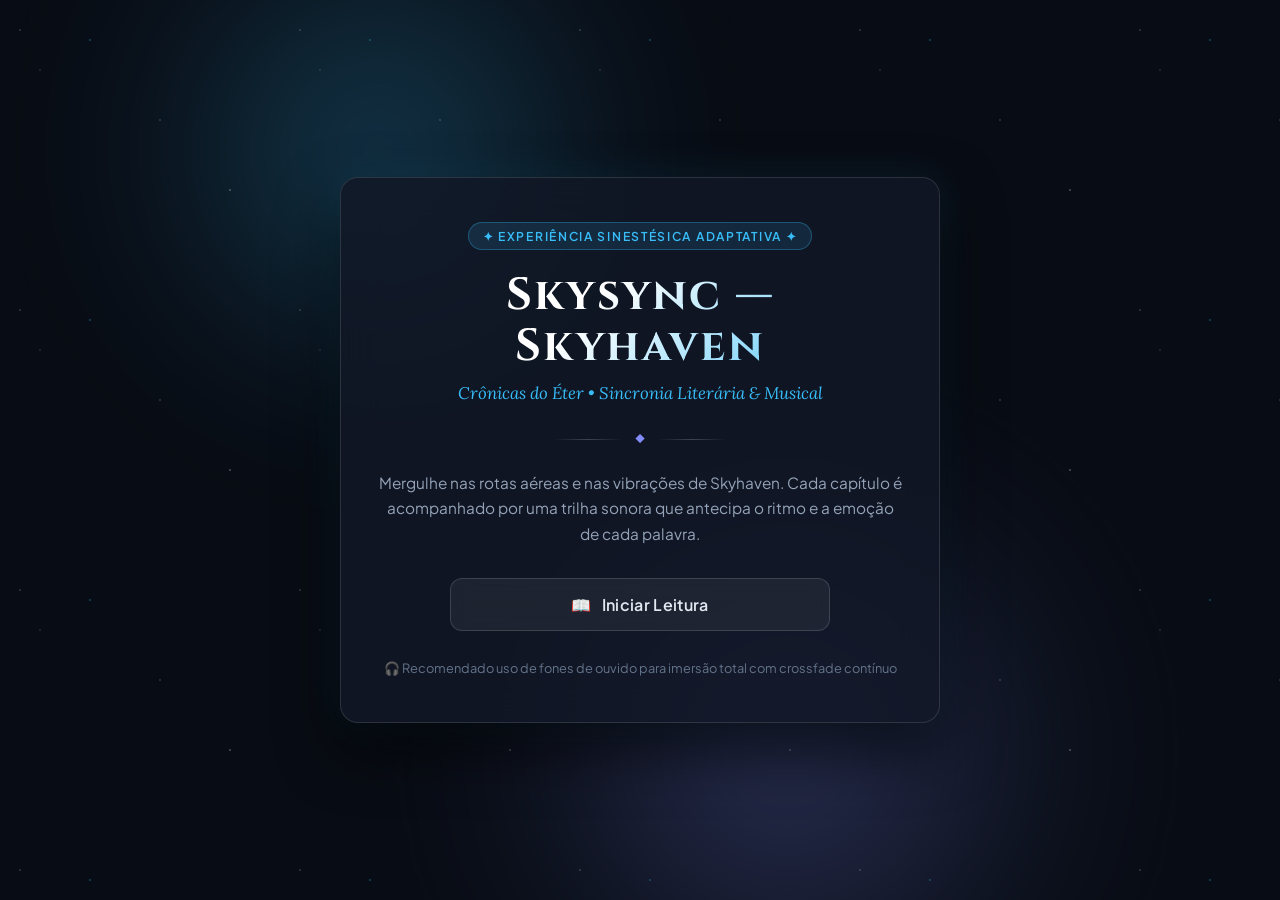
==== frontend/index.html @ 4e24c061 "feat: initial commit - Skysync MVP with Kindle reader, dynamic audio sync and ambient radio" ====
<!DOCTYPE html>
<html lang="pt-BR">
<head>
  <meta charset="UTF-8">
  <meta name="viewport" content="width=device-width, initial-scale=1.0">
  <title>Skysync — Leitura Imersiva: Skyhaven</title>
  <meta name="description" content="Skysync: Experiência de leitura imersiva com trilha sonora adaptativa sincronizada por parágrafo para a obra Skyhaven.">
  
  <!-- Preconnect para Google Fonts -->
  <link rel="preconnect" href="https://fonts.googleapis.com">
  <link rel="preconnect" href="https://fonts.gstatic.com" crossorigin>
  <link href="https://fonts.googleapis.com/css2?family=Cinzel:wght@500;700;900&family=Lora:ital,wght@0,400;0,500;0,600;1,400;1,500&family=Plus+Jakarta+Sans:wght@400;500;600;700&display=swap" rel="stylesheet">

  <!-- Estilos do Leitor -->
  <link rel="stylesheet" href="/static/css/reader.css">
  <link rel="stylesheet" href="css/reader.css">
</head>
<body class="has-splash">

  <!-- ===================================================================
       TELA INICIAL / SPLASH SCREEN (Fase 5 - Requisito 1)
       Impede a entrada abrupta no texto, gerencia 'Continuar Leitura' e
       destrava a política de autoplay do navegador com um clique imersivo.
       =================================================================== -->
  <section class="splash-screen" id="splash-screen" aria-label="Tela Inicial de Apresentação">
    <div class="splash-backdrop">
      <div class="splash-nebula splash-nebula-1"></div>
      <div class="splash-nebula splash-nebula-2"></div>
      <div class="splash-stars"></div>
    </div>
    
    <div class="splash-card">
      <div class="splash-badge">✦ Experiência Sinestésica Adaptativa ✦</div>
      <h1 class="splash-title">Skysync — Skyhaven</h1>
      <p class="splash-subtitle">Crônicas do Éter • Sincronia Literária & Musical</p>

      <div class="splash-divider">
        <span class="splash-diamond">◆</span>
      </div>

      <p class="splash-description">
        Mergulhe nas rotas aéreas e nas vibrações de Skyhaven. Cada capítulo é acompanhado por uma trilha sonora que antecipa o ritmo e a emoção de cada palavra.
      </p>

      <!-- Botões de Ação da Splash Screen -->
      <div class="splash-actions">
        <!-- Botão Continuar Leitura (Em destaque quando há progresso salvo) -->
        <button class="splash-btn splash-btn-primary" id="btn-continue-reading" style="display: none;">
          <span class="btn-icon">⚡</span>
          <span class="btn-text" id="btn-continue-reading-text">Continuar Leitura (Capítulo 1)</span>
          <span class="btn-glow"></span>
        </button>

        <!-- Botão Iniciar Leitura (Do zero) -->
        <button class="splash-btn splash-btn-secondary" id="btn-start-reading">
          <span class="btn-icon">📖</span>
          <span class="btn-text">Iniciar Leitura</span>
        </button>
      </div>

      <div class="splash-footer-note">
        <span>🎧 Recomendado uso de fones de ouvido para imersão total com crossfade contínuo</span>
      </div>
    </div>
  </section>

  <!-- Barra de Progresso de Leitura Superior -->
  <div class="reading-progress-track">
    <div class="reading-progress-fill" id="reading-progress-fill"></div>
  </div>

  <!-- Header / HUD de Navegação Superior -->
  <header class="app-header">
    <div class="brand-section">
      <a href="/" class="brand-logo" id="brand-logo" title="Skysync">
        <span class="brand-logo-icon">🌌</span>
        <span>SKYSYNC</span>
      </a>
      <span class="book-tag">Skyhaven</span>
    </div>

    <div class="header-chapter-title" id="header-chapter-title">
      Carregando capítulo...
    </div>

    <div class="header-actions">
      <!-- Seletor de Tema (Dark / Sepia / Light) -->
      <div class="theme-selector" role="group" aria-label="Seletor de Tema">
        <button class="theme-btn active" data-theme="dark" title="Modo Noite">🌙</button>
        <button class="theme-btn" data-theme="sepia" title="Modo Sépia">📜</button>
        <button class="theme-btn" data-theme="light" title="Modo Claro">☀️</button>
      </div>

      <!-- Ajuste de Tipografia -->
      <div class="font-size-group" role="group" aria-label="Tamanho da Fonte">
        <button id="btn-font-decrease" title="Diminuir fonte">A-</button>
        <button id="btn-font-increase" title="Aumentar fonte">A+</button>
      </div>

      <!-- Botão para Abrir Índice / Capítulos -->
      <button class="btn-control" id="btn-toggle-drawer" title="Sumário e Capítulos">
        <span>📖</span>
        <span>Índice</span>
      </button>
    </div>
  </header>

  <!-- Drawer Lateral (Índice de Capítulos com Abas: Prefácio vs Capítulos) -->
  <div class="drawer-overlay" id="drawer-overlay"></div>
  <aside class="drawer-panel" id="drawer-panel" aria-label="Sumário do Livro">
    <div class="drawer-header">
      <div class="drawer-title">Sumário de Skyhaven</div>
      <button class="btn-control btn-icon-only" id="btn-close-drawer" title="Fechar menu">✕</button>
    </div>

    <!-- Abas Superiores do Índice (Requisito 4) -->
    <div class="drawer-tabs" role="tablist">
      <button class="drawer-tab-btn" id="drawer-tab-btn-preface" role="tab" aria-selected="false" data-tab="preface">
        <span>📜</span>
        <span>Prefácio</span>
      </button>
      <button class="drawer-tab-btn active" id="drawer-tab-btn-chapters" role="tab" aria-selected="true" data-tab="chapters">
        <span>📖</span>
        <span>Capítulos</span>
      </button>
    </div>

    <!-- Conteúdo da Aba: Prefácio & Notas -->
    <div class="drawer-tab-content" id="drawer-tab-preface" style="display: none;">
      <div class="preface-toc-card" id="preface-toc-card">
        <!-- Renderizado dinamicamente pelo reader.js -->
      </div>
    </div>

    <!-- Conteúdo da Aba: Capítulos (Capítulo 1 em diante) -->
    <div class="drawer-tab-content active" id="drawer-tab-chapters">
      <ul class="chapter-list" id="chapter-list">
        <!-- Inserido dinamicamente pelo reader.js -->
      </ul>
    </div>
  </aside>

  <!-- Conteúdo Principal de Leitura (Experiência Paginada Estilo Kindle) -->
  <main class="reader-container" id="reader-container">
    <!-- Áreas de Navegação Laterais Invisíveis (Clique / Touch) -->
    <div class="page-click-zone page-click-zone-left" id="page-zone-prev" role="button" aria-label="Página Anterior" title="Página Anterior (← ou Clique)">
      <button class="page-nav-arrow" id="btn-page-prev" tabindex="-1" aria-hidden="true">‹</button>
    </div>

    <div id="reader-content">
      <!-- Inserido dinamicamente pelo reader.js -->
    </div>

    <div class="page-click-zone page-click-zone-right" id="page-zone-next" role="button" aria-label="Próxima Página" title="Próxima Página (→ ou Clique)">
      <button class="page-nav-arrow" id="btn-page-next" tabindex="-1" aria-hidden="true">›</button>
    </div>
  </main>

  <!-- HUD Inferior Fixo de Status de Leitura & Orquestração de Áudio -->
  <footer class="reader-bottom-hud" id="reader-bottom-hud">
    <!-- Info de Leitura -->
    <div class="hud-reading-info" id="hud-reading-info">
      Iniciando leitura imersiva...
    </div>

    <!-- Dock do Dual Player -->
    <div class="player-hud-dock" id="player-hud-dock">
      <!-- Botão Play/Pause Global -->
      <button class="btn-player-toggle" id="btn-player-play" title="Reproduzir/Pausar Trilha">
        ▶
      </button>

      <!-- Visualizador Soundwave -->
      <div class="soundwave-container" id="player-soundwave" title="Status da Trilha">
        <span class="bar bar-1"></span>
        <span class="bar bar-2"></span>
        <span class="bar bar-3"></span>
        <span class="bar bar-4"></span>
      </div>

      <!-- Detalhes da Faixa -->
      <div class="player-track-meta">
        <div class="player-track-title" id="player-track-title">Aguardando trilha...</div>
        <div class="player-track-artist" id="player-track-artist">Role o texto para sincronizar</div>
      </div>

      <!-- Controle de Volume -->
      <div class="player-volume-control">
        <span class="volume-icon">🔊</span>
        <input 
          type="range" 
          id="player-volume-slider" 
          min="0" 
          max="100" 
          value="85" 
          class="volume-slider" 
          title="Volume da Trilha"
        >
      </div>

      <!-- Seletor do Provedor (Dual Player) -->
      <div class="player-provider-wrapper">
        <select id="player-provider-select" class="provider-select" title="Alternar Provedor de Áudio">
          <option value="youtube">YouTube (Free)</option>
          <option value="spotify">Spotify (Embed)</option>
        </select>
      </div>
    </div>
  </footer>

  <!-- Contêineres Ocultos dos Reprodutores Iframe (Dual-Deck YouTube + Spotify) -->
  <div id="youtube-player-deck-a" class="hidden-player-frame"></div>
  <div id="youtube-player-deck-b" class="hidden-player-frame"></div>
  <div id="youtube-player-frame" class="hidden-player-frame"></div>
  <div id="spotify-player-frame" class="hidden-player-frame"></div>

  <!-- Scripts do Skysync -->
  <script src="/js/reader.js" defer></script>
  <script src="/js/player/youtube-adapter.js" defer></script>
  <script src="/js/player/spotify-adapter.js" defer></script>
  <script src="/js/player/player-manager.js" defer></script>
  <script src="/js/main.js" defer></script>
</body>
</html>
---- frontend/css/reader.css ----
/* ===================================================================
   Skysync - Reader Design System (Fase 3: UI & Leitura Imersiva)
   A estética prioriza imersão literária, tipografia e legibilidade.
   =================================================================== */

@import url('https://fonts.googleapis.com/css2?family=Cinzel:wght@500;700;900&family=Lora:ital,wght@0,400;0,500;0,600;1,400;1,500&family=Plus+Jakarta+Sans:wght@400;500;600;700&display=swap');

/* --- VARIÁVEIS DE TEMA E DESIGN TOKENS --- */
:root {
  /* Tema Padrão: Noite Estrelada / Escuro (Dark Mode) */
  --bg-primary: #0a0e17;
  --bg-surface: #121826;
  --bg-surface-elevated: #1a2336;
  --bg-reading-pane: #0f1523;
  --text-primary: #e2e8f0;
  --text-secondary: #94a3b8;
  --text-muted: #64748b;
  --border-subtle: rgba(255, 255, 255, 0.08);
  --border-focus: rgba(56, 189, 248, 0.4);
  
  --accent-primary: #38bdf8;
  --accent-glow: rgba(56, 189, 248, 0.25);
  --accent-secondary: #818cf8;
  --music-accent: #34d399;
  --music-glow: rgba(52, 211, 153, 0.2);

  --font-serif: 'Lora', Georgia, serif;
  --font-display: 'Cinzel', serif;
  --font-sans: 'Plus Jakarta Sans', -apple-system, sans-serif;

  --reader-font-size: 1.25rem;
  --reader-line-height: 1.85;
  --reader-max-width: 720px;
  
  --shadow-subtle: 0 4px 20px rgba(0, 0, 0, 0.35);
  --shadow-floating: 0 12px 35px rgba(0, 0, 0, 0.5);
  --radius-sm: 6px;
  --radius-md: 12px;
  --radius-lg: 18px;
  --transition-fast: 0.2s cubic-bezier(0.4, 0, 0.2, 1);
  --transition-smooth: 0.35s cubic-bezier(0.16, 1, 0.3, 1);
}

/* Tema Sépia (Pergaminho Vintage) */
body.theme-sepia {
  --bg-primary: #f6ecdc;
  --bg-surface: #ede0cb;
  --bg-surface-elevated: #e2d1b7;
  --bg-reading-pane: #faf4e9;
  --text-primary: #3d3020;
  --text-secondary: #6e5a42;
  --text-muted: #8d7559;
  --border-subtle: rgba(90, 60, 30, 0.12);
  --border-focus: rgba(180, 83, 9, 0.4);
  --accent-primary: #b45309;
  --accent-glow: rgba(180, 83, 9, 0.2);
  --accent-secondary: #92400e;
  --music-accent: #059669;
  --music-glow: rgba(5, 150, 105, 0.2);
  --shadow-subtle: 0 4px 20px rgba(80, 50, 20, 0.1);
  --shadow-floating: 0 12px 35px rgba(80, 50, 20, 0.15);
}

/* Tema Claro (Editorial Moderno) */
body.theme-light {
  --bg-primary: #f8fafc;
  --bg-surface: #ffffff;
  --bg-surface-elevated: #f1f5f9;
  --bg-reading-pane: #ffffff;
  --text-primary: #1e293b;
  --text-secondary: #475569;
  --text-muted: #94a3b8;
  --border-subtle: rgba(0, 0, 0, 0.08);
  --border-focus: rgba(37, 99, 235, 0.4);
  --accent-primary: #2563eb;
  --accent-glow: rgba(37, 99, 235, 0.2);
  --accent-secondary: #4f46e5;
  --music-accent: #059669;
  --music-glow: rgba(5, 150, 105, 0.15);
  --shadow-subtle: 0 4px 20px rgba(0, 0, 0, 0.06);
  --shadow-floating: 0 12px 35px rgba(0, 0, 0, 0.1);
}

/* --- RESET & BASES --- */
*, *::before, *::after {
  box-sizing: border-box;
  margin: 0;
  padding: 0;
}

html {
  scroll-behavior: smooth;
  font-size: 16px;
}

body {
  background-color: var(--bg-primary);
  color: var(--text-primary);
  font-family: var(--font-sans);
  line-height: 1.5;
  min-height: 100vh;
  transition: background-color var(--transition-smooth), color var(--transition-smooth);
  overflow-x: hidden;
  position: relative;
}

/* Barra de progresso de leitura fixa no topo */
.reading-progress-track {
  position: fixed;
  top: 0;
  left: 0;
  width: 100%;
  height: 3px;
  background: transparent;
  z-index: 1000;
}

.reading-progress-fill {
  height: 100%;
  width: 0%;
  background: linear-gradient(90deg, var(--accent-primary), var(--music-accent));
  box-shadow: 0 0 10px var(--accent-glow);
  transition: width 0.15s ease-out;
}

/* --- CABEÇALHO SUPERIOR (HUD) --- */
.app-header {
  position: sticky;
  top: 0;
  left: 0;
  width: 100%;
  height: 64px;
  background: var(--bg-surface);
  backdrop-filter: blur(12px);
  border-bottom: 1px solid var(--border-subtle);
  display: flex;
  align-items: center;
  justify-content: space-between;
  padding: 0 24px;
  z-index: 900;
  transition: background-color var(--transition-smooth), border-color var(--transition-smooth);
}

.brand-section {
  display: flex;
  align-items: center;
  gap: 12px;
}

.brand-logo {
  font-family: var(--font-display);
  font-size: 1.25rem;
  font-weight: 700;
  letter-spacing: 0.1em;
  color: var(--accent-primary);
  display: flex;
  align-items: center;
  gap: 8px;
  text-decoration: none;
}

.brand-logo-icon {
  font-size: 1.4rem;
  filter: drop-shadow(0 0 8px var(--accent-glow));
}

.book-tag {
  font-size: 0.75rem;
  text-transform: uppercase;
  letter-spacing: 0.08em;
  background: var(--bg-surface-elevated);
  padding: 3px 8px;
  border-radius: var(--radius-sm);
  color: var(--text-secondary);
  border: 1px solid var(--border-subtle);
}

.header-chapter-title {
  font-family: var(--font-serif);
  font-size: 0.95rem;
  color: var(--text-secondary);
  font-style: italic;
  max-width: 320px;
  white-space: nowrap;
  overflow: hidden;
  text-overflow: ellipsis;
}

.header-actions {
  display: flex;
  align-items: center;
  gap: 8px;
}

/* Botões do HUD */
.btn-control {
  background: var(--bg-surface-elevated);
  border: 1px solid var(--border-subtle);
  color: var(--text-primary);
  height: 38px;
  padding: 0 12px;
  border-radius: var(--radius-sm);
  cursor: pointer;
  display: inline-flex;
  align-items: center;
  gap: 6px;
  font-family: var(--font-sans);
  font-size: 0.85rem;
  font-weight: 500;
  transition: all var(--transition-fast);
}

.btn-control:hover {
  background: var(--accent-glow);
  border-color: var(--accent-primary);
  color: var(--accent-primary);
  transform: translateY(-1px);
}

.btn-control:active {
  transform: translateY(0);
}

.btn-icon-only {
  width: 38px;
  padding: 0;
  justify-content: center;
}

/* Grupo de ajuste de fonte */
.font-size-group {
  display: flex;
  border: 1px solid var(--border-subtle);
  border-radius: var(--radius-sm);
  overflow: hidden;
}

.font-size-group button {
  background: var(--bg-surface-elevated);
  border: none;
  color: var(--text-primary);
  width: 34px;
  height: 38px;
  cursor: pointer;
  font-weight: 600;
  font-size: 0.85rem;
  transition: background var(--transition-fast);
}

.font-size-group button:not(:last-child) {
  border-right: 1px solid var(--border-subtle);
}

.font-size-group button:hover {
  background: var(--accent-glow);
  color: var(--accent-primary);
}

/* Seletor de Tema */
.theme-selector {
  display: flex;
  background: var(--bg-surface-elevated);
  border: 1px solid var(--border-subtle);
  border-radius: var(--radius-sm);
  padding: 2px;
  gap: 2px;
}

.theme-btn {
  background: transparent;
  border: none;
  color: var(--text-secondary);
  padding: 4px 8px;
  border-radius: 4px;
  cursor: pointer;
  font-size: 0.8rem;
  transition: all var(--transition-fast);
}

.theme-btn:hover {
  color: var(--text-primary);
}

.theme-btn.active {
  background: var(--bg-primary);
  color: var(--accent-primary);
  font-weight: 600;
  box-shadow: 0 2px 6px rgba(0, 0, 0, 0.2);
}

/* --- MENU LATERAL (DRAWER / ÍNDICE) --- */
.drawer-overlay {
  position: fixed;
  inset: 0;
  background: rgba(0, 0, 0, 0.6);
  backdrop-filter: blur(4px);
  z-index: 1100;
  opacity: 0;
  pointer-events: none;
  transition: opacity var(--transition-smooth);
}

.drawer-overlay.open {
  opacity: 1;
  pointer-events: auto;
}

.drawer-panel {
  position: fixed;
  top: 0;
  right: -360px;
  width: 360px;
  max-width: 90vw;
  height: 100vh;
  background: var(--bg-surface);
  border-left: 1px solid var(--border-subtle);
  box-shadow: var(--shadow-floating);
  z-index: 1200;
  padding: 24px;
  display: flex;
  flex-direction: column;
  transition: right var(--transition-smooth);
}

.drawer-panel.open {
  right: 0;
}

.drawer-header {
  display: flex;
  align-items: center;
  justify-content: space-between;
  padding-bottom: 16px;
  border-bottom: 1px solid var(--border-subtle);
  margin-bottom: 20px;
}

.drawer-title {
  font-family: var(--font-display);
  font-size: 1.1rem;
  color: var(--text-primary);
  letter-spacing: 0.05em;
}

.chapter-list {
  list-style: none;
  overflow-y: auto;
  flex: 1;
  padding-right: 4px;
}

.chapter-item {
  padding: 14px 16px;
  border-radius: var(--radius-sm);
  border: 1px solid transparent;
  margin-bottom: 8px;
  cursor: pointer;
  transition: all var(--transition-fast);
  background: var(--bg-surface-elevated);
}

.chapter-item:hover {
  border-color: var(--border-focus);
  transform: translateX(-3px);
}

.chapter-item.active {
  border-color: var(--accent-primary);
  background: var(--accent-glow);
}

.chapter-item-number {
  font-size: 0.75rem;
  font-family: var(--font-display);
  color: var(--accent-primary);
  text-transform: uppercase;
  margin-bottom: 4px;
}

.chapter-item-title {
  font-family: var(--font-serif);
  font-size: 0.95rem;
  color: var(--text-primary);
  font-weight: 500;
}

.chapter-item-meta {
  font-size: 0.75rem;
  color: var(--text-muted);
  margin-top: 6px;
  display: flex;
  align-items: center;
  gap: 12px;
}

/* --- ÁREA PRINCIPAL DO LEITOR (PAGINAÇÃO ESTILO KINDLE - FASE 7) --- */
body:not(.has-splash) {
  height: 100vh;
  overflow: hidden;
}

.reader-container {
  position: relative;
  width: 100%;
  max-width: 100vw;
  height: calc(100vh - 64px - 60px); /* 100vh menos Header (64px) e HUD Inferior (60px) */
  margin: 0 auto;
  padding: 0;
  display: flex;
  align-items: center;
  justify-content: center;
  overflow: hidden;
  user-select: text;
}

#reader-content {
  width: 100%;
  height: 100%;
  display: flex;
  flex-direction: column;
  align-items: center;
  justify-content: center;
  position: relative;
  z-index: 10;
}

/* Áreas de Clique e Navegação Laterais Invisíveis (Navegação Estilo Kindle) */
.page-click-zone {
  position: fixed;
  top: 64px;
  bottom: 60px;
  width: clamp(50px, 16vw, 190px);
  display: flex;
  align-items: center;
  justify-content: center;
  z-index: 70;
  cursor: pointer;
  user-select: none;
  -webkit-tap-highlight-color: transparent;
  transition: opacity var(--transition-fast), background var(--transition-fast);
  opacity: 0;
}

.page-click-zone:hover {
  opacity: 1;
}

.page-click-zone-left {
  left: 0;
  background: linear-gradient(to right, rgba(0, 0, 0, 0.15), transparent);
  cursor: w-resize;
}

.page-click-zone-right {
  right: 0;
  background: linear-gradient(to left, rgba(0, 0, 0, 0.15), transparent);
  cursor: e-resize;
}

.page-click-zone.disabled {
  opacity: 0 !important;
  pointer-events: none;
  cursor: default;
}

.page-nav-arrow {
  width: 44px;
  height: 44px;
  border-radius: 50%;
  background: var(--bg-surface-elevated);
  border: 1px solid var(--border-subtle);
  color: var(--text-primary);
  font-size: 1.65rem;
  font-family: var(--font-sans);
  line-height: 1;
  display: flex;
  align-items: center;
  justify-content: center;
  box-shadow: var(--shadow-floating);
  backdrop-filter: blur(8px);
  pointer-events: none;
  transition: transform var(--transition-fast), border-color var(--transition-fast), color var(--transition-fast), box-shadow var(--transition-fast);
}

.page-click-zone:hover .page-nav-arrow {
  transform: scale(1.15);
  border-color: var(--accent-primary);
  color: var(--accent-primary);
  box-shadow: 0 0 16px var(--accent-glow);
}

/* Viewport da Página Atual */
.reader-page-viewport {
  width: 100%;
  max-width: var(--reader-max-width);
  height: 100%;
  max-height: 100%;
  margin: 0 auto;
  padding: 24px 32px 14px;
  display: flex;
  flex-direction: column;
  justify-content: space-between;
  box-sizing: border-box;
  position: relative;
  z-index: 10;
  animation: kindlePageIn 0.22s cubic-bezier(0.16, 1, 0.3, 1);
}

@keyframes kindlePageIn {
  from {
    opacity: 0.25;
    transform: translateY(3px);
  }
  to {
    opacity: 1;
    transform: translateY(0);
  }
}

.reader-page-body {
  flex: 1;
  display: flex;
  flex-direction: column;
  justify-content: flex-start;
  overflow: hidden;
}

/* Rodapé discreto da página com indicador 'Página X de Y' */
.reading-page-footer {
  display: flex;
  align-items: center;
  justify-content: center;
  padding-top: 10px;
  padding-bottom: 2px;
  border-top: 1px solid var(--border-subtle);
  margin-top: 10px;
  flex-shrink: 0;
}

.reading-page-number {
  font-family: var(--font-sans);
  font-size: 0.8rem;
  font-weight: 500;
  color: var(--text-muted);
  letter-spacing: 0.08em;
  text-transform: uppercase;
}

/* Cabeçalho do Capítulo Paginado (Somente na Página 1) */
.chapter-header {
  text-align: center;
  margin: 4px 0 20px;
  flex-shrink: 0;
}

.chapter-number-label {
  font-family: var(--font-display);
  font-size: 0.85rem;
  letter-spacing: 0.2em;
  color: var(--accent-primary);
  text-transform: uppercase;
  margin-bottom: 6px;
}

.chapter-title-heading {
  font-family: var(--font-serif);
  font-size: 1.85rem;
  font-weight: 600;
  color: var(--text-primary);
  line-height: 1.25;
}

.chapter-read-time {
  font-size: 0.78rem;
  color: var(--text-muted);
  margin-top: 6px;
}

/* Cabeçalho do Prefácio Paginado (Somente na Página 1) */
.preface-header {
  text-align: center;
  margin: 4px 0 20px;
  flex-shrink: 0;
}

.preface-label {
  font-family: var(--font-display);
  font-size: 0.82rem;
  letter-spacing: 0.2em;
  color: var(--accent-primary);
  text-transform: uppercase;
  margin-bottom: 6px;
}

.preface-title {
  font-family: var(--font-serif);
  font-size: 1.85rem;
  font-weight: 600;
  color: var(--text-primary);
  line-height: 1.25;
}

/* Blocos de Parágrafo na Leitura Paginada */
.reading-block {
  font-family: var(--font-serif);
  font-size: var(--reader-font-size);
  line-height: var(--reader-line-height);
  color: var(--text-primary);
  margin-bottom: 1.2rem;
  text-align: justify;
  text-justify: inter-word;
  padding: 4px 8px;
  border-radius: var(--radius-sm);
  position: relative;
  transition: opacity var(--transition-fast);
}

.reading-paragraph-text {
  margin: 0;
}

/* Badge de Gatilho Musical associado ao parágrafo */
.music-trigger-badge {
  display: inline-flex;
  align-items: center;
  gap: 8px;
  font-family: var(--font-sans);
  font-size: 0.78rem;
  font-weight: 600;
  color: var(--music-accent);
  background: var(--music-glow);
  border: 1px solid rgba(52, 211, 153, 0.3);
  padding: 4px 12px;
  border-radius: 999px;
  margin-bottom: 8px;
  cursor: pointer;
  user-select: none;
  transition: all var(--transition-fast);
}

.music-trigger-badge:hover {
  transform: translateY(-1px);
  border-color: var(--music-accent);
  box-shadow: 0 0 10px var(--music-glow);
}

.music-badge-pulse {
  display: inline-block;
  width: 8px;
  height: 8px;
  background-color: var(--music-accent);
  border-radius: 50%;
  animation: pulse-dot 1.8s infinite;
}

@keyframes pulse-dot {
  0% { transform: scale(0.95); box-shadow: 0 0 0 0 rgba(52, 211, 153, 0.7); }
  70% { transform: scale(1.1); box-shadow: 0 0 0 6px rgba(52, 211, 153, 0); }
  100% { transform: scale(0.95); box-shadow: 0 0 0 0 rgba(52, 211, 153, 0); }
}

/* Estágio Invisível de Medição para Cálculo de Paginação */
.reader-measuring-stage {
  position: absolute;
  visibility: hidden;
  left: -9999px;
  top: 0;
  pointer-events: none;
  margin: 0;
  padding: 0;
  box-sizing: border-box;
}

/* --- HUD DE LEITURA INFERIOR FIXO --- */
.reader-bottom-hud {
  position: fixed;
  bottom: 0;
  left: 0;
  width: 100%;
  background: var(--bg-surface);
  backdrop-filter: blur(14px);
  border-top: 1px solid var(--border-subtle);
  padding: 10px 24px;
  display: flex;
  align-items: center;
  justify-content: space-between;
  z-index: 850;
  transition: background-color var(--transition-smooth);
}

.hud-reading-info {
  display: flex;
  align-items: center;
  gap: 16px;
  font-size: 0.82rem;
  color: var(--text-secondary);
}

.hud-active-track {
  display: flex;
  align-items: center;
  gap: 8px;
  font-size: 0.85rem;
  color: var(--music-accent);
  background: var(--music-glow);
  padding: 5px 12px;
  border-radius: var(--radius-sm);
  border: 1px solid rgba(52, 211, 153, 0.25);
}

.hud-progress-percentage {
  font-weight: 600;
  color: var(--accent-primary);
}

/* Estados de Carregamento e Erro */
.loading-view, .error-view {
  text-align: center;
  padding: 100px 20px;
}

.spinner {
  width: 44px;
  height: 44px;
  border: 3px solid var(--border-subtle);
  border-top-color: var(--accent-primary);
  border-radius: 50%;
  animation: spin 0.8s linear infinite;
  margin: 0 auto 20px;
}

@keyframes spin {
  to { transform: rotate(360deg); }
}

/* --- DOCK DO DUAL PLAYER NO HUD --- */
.player-hud-dock {
  display: flex;
  align-items: center;
  gap: 16px;
  background: var(--bg-surface-elevated);
  padding: 6px 14px;
  border-radius: var(--radius-lg);
  border: 1px solid var(--border-subtle);
  box-shadow: 0 4px 12px rgba(0, 0, 0, 0.25);
  transition: all var(--transition-fast);
}

.player-hud-dock:hover {
  border-color: var(--border-focus);
}

/* Botão Circular Play/Pause */
.btn-player-toggle {
  width: 38px;
  height: 38px;
  border-radius: 50%;
  border: none;
  background: linear-gradient(135deg, var(--accent-primary), var(--music-accent));
  color: #0b0f17;
  font-size: 1rem;
  font-weight: 700;
  cursor: pointer;
  display: flex;
  align-items: center;
  justify-content: center;
  box-shadow: 0 0 12px var(--accent-glow);
  transition: transform var(--transition-fast), box-shadow var(--transition-fast);
}

.btn-player-toggle:hover {
  transform: scale(1.08);
  box-shadow: 0 0 18px var(--accent-glow);
}

.btn-player-toggle:active {
  transform: scale(0.95);
}

.btn-player-toggle.is-playing {
  background: linear-gradient(135deg, var(--music-accent), var(--accent-primary));
}

/* Visualizador Soundwave Animado */
.soundwave-container {
  display: flex;
  align-items: flex-end;
  gap: 3px;
  height: 20px;
  width: 20px;
  padding-bottom: 2px;
}

.soundwave-container .bar {
  width: 3px;
  background: var(--music-accent);
  border-radius: 3px;
  height: 4px;
  transition: height 0.2s ease;
}

.soundwave-container.active .bar-1 {
  animation: soundwave-bounce 1.1s ease-in-out infinite;
}

.soundwave-container.active .bar-2 {
  animation: soundwave-bounce 0.9s ease-in-out infinite 0.2s;
}

.soundwave-container.active .bar-3 {
  animation: soundwave-bounce 1.3s ease-in-out infinite 0.4s;
}

.soundwave-container.active .bar-4 {
  animation: soundwave-bounce 0.8s ease-in-out infinite 0.1s;
}

@keyframes soundwave-bounce {
  0%, 100% { height: 4px; }
  50% { height: 18px; }
}

/* Detalhes da Faixa Musical */
.player-track-meta {
  display: flex;
  flex-direction: column;
  max-width: 220px;
}

.player-track-title {
  font-family: var(--font-sans);
  font-size: 0.85rem;
  font-weight: 600;
  color: var(--text-primary);
  white-space: nowrap;
  overflow: hidden;
  text-overflow: ellipsis;
}

.player-track-artist {
  font-size: 0.73rem;
  color: var(--text-secondary);
  white-space: nowrap;
  overflow: hidden;
  text-overflow: ellipsis;
}

/* Controle de Volume */
.player-volume-control {
  display: flex;
  align-items: center;
  gap: 6px;
}

.volume-icon {
  font-size: 0.85rem;
  color: var(--text-secondary);
}

.volume-slider {
  width: 70px;
  height: 4px;
  -webkit-appearance: none;
  appearance: none;
  background: var(--border-subtle);
  border-radius: 4px;
  outline: none;
  cursor: pointer;
  accent-color: var(--accent-primary);
}

.volume-slider::-webkit-slider-thumb {
  -webkit-appearance: none;
  appearance: none;
  width: 12px;
  height: 12px;
  border-radius: 50%;
  background: var(--accent-primary);
  box-shadow: 0 0 6px var(--accent-glow);
  cursor: pointer;
}

/* Seletor do Provedor (Dual Player) */
.provider-select {
  background: var(--bg-surface);
  color: var(--text-secondary);
  border: 1px solid var(--border-subtle);
  border-radius: var(--radius-sm);
  padding: 4px 8px;
  font-family: var(--font-sans);
  font-size: 0.78rem;
  outline: none;
  cursor: pointer;
  transition: all var(--transition-fast);
}

.provider-select:hover, .provider-select:focus {
  border-color: var(--border-focus);
  color: var(--text-primary);
}

/* Contêineres ocultos para iframes de áudio */
.hidden-player-frame {
  position: absolute;
  width: 1px;
  height: 1px;
  left: -9999px;
  top: -9999px;
  opacity: 0.001;
  pointer-events: none;
  overflow: hidden;
}

/* Responsividade */
@media (max-width: 768px) {
  .app-header {
    padding: 0 16px;
  }
  .header-chapter-title {
    display: none;
  }
  .book-hero-title {
    font-size: 2.2rem;
  }
  .reading-block {
    padding: 8px 10px;
    font-size: 1.15rem;
  }
  .reader-bottom-hud {
    flex-direction: column;
    gap: 12px;
    padding: 10px 16px;
  }
  .player-hud-dock {
    width: 100%;
    justify-content: space-between;
    gap: 8px;
  }
  .player-track-meta {
    max-width: 130px;
  }
  .player-volume-control {
    display: none; /* Oculta slider no mobile para economizar espaço */
  }
}

/* ===================================================================
   FASE 5: TELA INICIAL (SPLASH SCREEN) & CONTINUAR LEITURA
   =================================================================== */

.splash-screen {
  position: fixed;
  inset: 0;
  z-index: 2000;
  display: flex;
  align-items: center;
  justify-content: center;
  padding: 24px;
  background: #080c14;
  overflow: hidden;
  transition: opacity 0.65s cubic-bezier(0.16, 1, 0.3, 1),
              visibility 0.65s cubic-bezier(0.16, 1, 0.3, 1),
              transform 0.65s cubic-bezier(0.16, 1, 0.3, 1);
}

.splash-screen.hidden {
  opacity: 0;
  visibility: hidden;
  transform: scale(1.03);
  pointer-events: none;
}

/* Fundo cósmico com nébula suave */
.splash-backdrop {
  position: absolute;
  inset: 0;
  pointer-events: none;
  overflow: hidden;
}

.splash-nebula {
  position: absolute;
  border-radius: 50%;
  filter: blur(100px);
  opacity: 0.35;
  animation: floatNebula 18s ease-in-out infinite alternate;
}

.splash-nebula-1 {
  width: 500px;
  height: 500px;
  top: -100px;
  left: 10%;
  background: radial-gradient(circle, #38bdf8 0%, rgba(56, 189, 248, 0) 70%);
}

.splash-nebula-2 {
  width: 600px;
  height: 600px;
  bottom: -150px;
  right: 15%;
  background: radial-gradient(circle, #818cf8 0%, rgba(129, 140, 248, 0) 70%);
  animation-duration: 22s;
}

@keyframes floatNebula {
  0% { transform: translate(0, 0) scale(1); }
  100% { transform: translate(60px, 40px) scale(1.15); }
}

.splash-stars {
  position: absolute;
  inset: 0;
  background-image: 
    radial-gradient(1px 1px at 20px 30px, #ffffff, rgba(0,0,0,0)),
    radial-gradient(1px 1px at 40px 70px, rgba(255,255,255,0.7), rgba(0,0,0,0)),
    radial-gradient(1.5px 1.5px at 90px 40px, #38bdf8, rgba(0,0,0,0)),
    radial-gradient(1px 1px at 160px 120px, #ffffff, rgba(0,0,0,0)),
    radial-gradient(1.5px 1.5px at 230px 190px, #e2e8f0, rgba(0,0,0,0));
  background-repeat: repeat;
  background-size: 280px 280px;
  opacity: 0.45;
}

/* Card central elegante */
.splash-card {
  position: relative;
  z-index: 10;
  max-width: 600px;
  width: 100%;
  background: rgba(18, 24, 38, 0.82);
  backdrop-filter: blur(20px);
  -webkit-backdrop-filter: blur(20px);
  border: 1px solid rgba(255, 255, 255, 0.12);
  border-radius: var(--radius-lg);
  padding: 44px 36px;
  text-align: center;
  box-shadow: 0 25px 60px rgba(0, 0, 0, 0.65), 0 0 40px rgba(56, 189, 248, 0.12);
  animation: splashFadeIn 0.8s cubic-bezier(0.16, 1, 0.3, 1) forwards;
}

@keyframes splashFadeIn {
  from {
    opacity: 0;
    transform: translateY(24px) scale(0.96);
  }
  to {
    opacity: 1;
    transform: translateY(0) scale(1);
  }
}

.splash-badge {
  display: inline-block;
  padding: 4px 14px;
  background: rgba(56, 189, 248, 0.12);
  border: 1px solid rgba(56, 189, 248, 0.3);
  color: var(--accent-primary);
  font-family: var(--font-sans);
  font-size: 0.76rem;
  font-weight: 600;
  letter-spacing: 0.14em;
  text-transform: uppercase;
  border-radius: 999px;
  margin-bottom: 20px;
}

.splash-title {
  font-family: var(--font-display);
  font-size: clamp(2rem, 5vw, 2.8rem);
  font-weight: 700;
  letter-spacing: 0.05em;
  color: #f8fafc;
  line-height: 1.15;
  margin-bottom: 8px;
  background: linear-gradient(135deg, #ffffff 40%, var(--accent-primary) 100%);
  -webkit-background-clip: text;
  -webkit-text-fill-color: transparent;
}

.splash-subtitle {
  font-family: var(--font-serif);
  font-size: 1.05rem;
  color: var(--accent-primary);
  font-style: italic;
  margin-bottom: 24px;
}

.splash-divider {
  display: flex;
  align-items: center;
  justify-content: center;
  margin: 18px 0 22px 0;
}

.splash-divider::before,
.splash-divider::after {
  content: "";
  height: 1px;
  width: 70px;
  background: linear-gradient(90deg, transparent, rgba(255, 255, 255, 0.2), transparent);
}

.splash-diamond {
  color: var(--accent-secondary);
  font-size: 0.75rem;
  margin: 0 12px;
}

.splash-description {
  font-family: var(--font-sans);
  font-size: 0.96rem;
  color: var(--text-secondary);
  line-height: 1.65;
  margin-bottom: 32px;
}

/* Botões da Splash Screen */
.splash-actions {
  display: flex;
  flex-direction: column;
  gap: 14px;
  align-items: center;
}

.splash-btn {
  position: relative;
  display: inline-flex;
  align-items: center;
  justify-content: center;
  gap: 10px;
  width: 100%;
  max-width: 380px;
  padding: 15px 24px;
  border-radius: var(--radius-md);
  font-family: var(--font-sans);
  font-size: 1rem;
  font-weight: 600;
  letter-spacing: 0.02em;
  cursor: pointer;
  transition: all var(--transition-fast);
  text-decoration: none;
  overflow: hidden;
}

/* Botão em destaque: Continuar Leitura */
.splash-btn-primary {
  background: linear-gradient(135deg, #0284c7 0%, #2563eb 50%, #7c3aed 100%);
  color: #ffffff;
  border: 1px solid rgba(255, 255, 255, 0.25);
  box-shadow: 0 8px 24px rgba(37, 99, 235, 0.4), 0 0 15px rgba(56, 189, 248, 0.3);
}

.splash-btn-primary:hover {
  transform: translateY(-2px);
  box-shadow: 0 12px 30px rgba(37, 99, 235, 0.55), 0 0 25px rgba(56, 189, 248, 0.45);
  filter: brightness(1.1);
}

.splash-btn-primary:active {
  transform: translateY(0);
}

.splash-btn-primary .btn-glow {
  position: absolute;
  inset: -100%;
  background: linear-gradient(90deg, transparent, rgba(255, 255, 255, 0.25), transparent);
  animation: shineGlow 3s infinite;
}

@keyframes shineGlow {
  0% { transform: translateX(-100%); }
  50%, 100% { transform: translateX(100%); }
}

/* Botão Secundário: Iniciar Leitura */
.splash-btn-secondary {
  background: rgba(255, 255, 255, 0.06);
  color: var(--text-primary);
  border: 1px solid rgba(255, 255, 255, 0.14);
  backdrop-filter: blur(10px);
}

.splash-btn-secondary:hover {
  background: rgba(255, 255, 255, 0.12);
  border-color: rgba(255, 255, 255, 0.3);
  transform: translateY(-1px);
  color: #ffffff;
}

.splash-footer-note {
  margin-top: 28px;
  font-size: 0.8rem;
  color: var(--text-muted);
  display: flex;
  align-items: center;
  justify-content: center;
  gap: 6px;
}

/* ===================================================================
   FASE 5: ABAS DO ÍNDICE (DRAWER TABS: PREFÁCIO VS CAPÍTULOS)
   =================================================================== */

.drawer-tabs {
  display: flex;
  background: var(--bg-surface-elevated);
  border-bottom: 1px solid var(--border-subtle);
  padding: 6px 12px 0 12px;
  gap: 8px;
}

.drawer-tab-btn {
  flex: 1;
  display: flex;
  align-items: center;
  justify-content: center;
  gap: 8px;
  padding: 10px 14px;
  background: transparent;
  border: none;
  border-bottom: 2px solid transparent;
  color: var(--text-muted);
  font-family: var(--font-sans);
  font-size: 0.86rem;
  font-weight: 600;
  cursor: pointer;
  transition: all var(--transition-fast);
}

.drawer-tab-btn:hover {
  color: var(--text-primary);
}

.drawer-tab-btn.active {
  color: var(--accent-primary);
  border-bottom-color: var(--accent-primary);
  background: rgba(56, 189, 248, 0.06);
  border-radius: var(--radius-sm) var(--radius-sm) 0 0;
}

.drawer-tab-content {
  overflow-y: auto;
  flex: 1;
}

/* Card do Prefácio no Índice */
.preface-toc-card {
  padding: 20px;
}

.preface-item-box {
  background: var(--bg-surface-elevated);
  border: 1px solid var(--border-subtle);
  border-radius: var(--radius-md);
  padding: 18px;
  cursor: pointer;
  transition: all var(--transition-fast);
}

.preface-item-box:hover {
  border-color: var(--border-focus);
  transform: translateY(-2px);
  box-shadow: var(--shadow-subtle);
}

.preface-item-tag {
  font-size: 0.75rem;
  font-weight: 700;
  text-transform: uppercase;
  color: var(--accent-secondary);
  letter-spacing: 0.08em;
  margin-bottom: 6px;
}

.preface-item-title {
  font-family: var(--font-display);
  font-size: 1.1rem;
  font-weight: 600;
  color: var(--text-primary);
  margin-bottom: 8px;
}

.preface-item-meta {
  font-size: 0.82rem;
  color: var(--text-secondary);
  display: flex;
  gap: 12px;
}

/* Estilo do Prefácio no Conteúdo de Leitura */
.preface-container {
  margin-bottom: 50px;
  padding: 28px 24px;
  background: rgba(255, 255, 255, 0.02);
  border: 1px dashed var(--border-subtle);
  border-radius: var(--radius-md);
}

.preface-header {
  text-align: center;
  margin-bottom: 24px;
}

.preface-label {
  font-family: var(--font-sans);
  font-size: 0.78rem;
  font-weight: 700;
  text-transform: uppercase;
  letter-spacing: 0.12em;
  color: var(--accent-secondary);
  margin-bottom: 6px;
}

.preface-title {
  font-family: var(--font-display);
  font-size: 1.5rem;
  color: var(--text-primary);
}
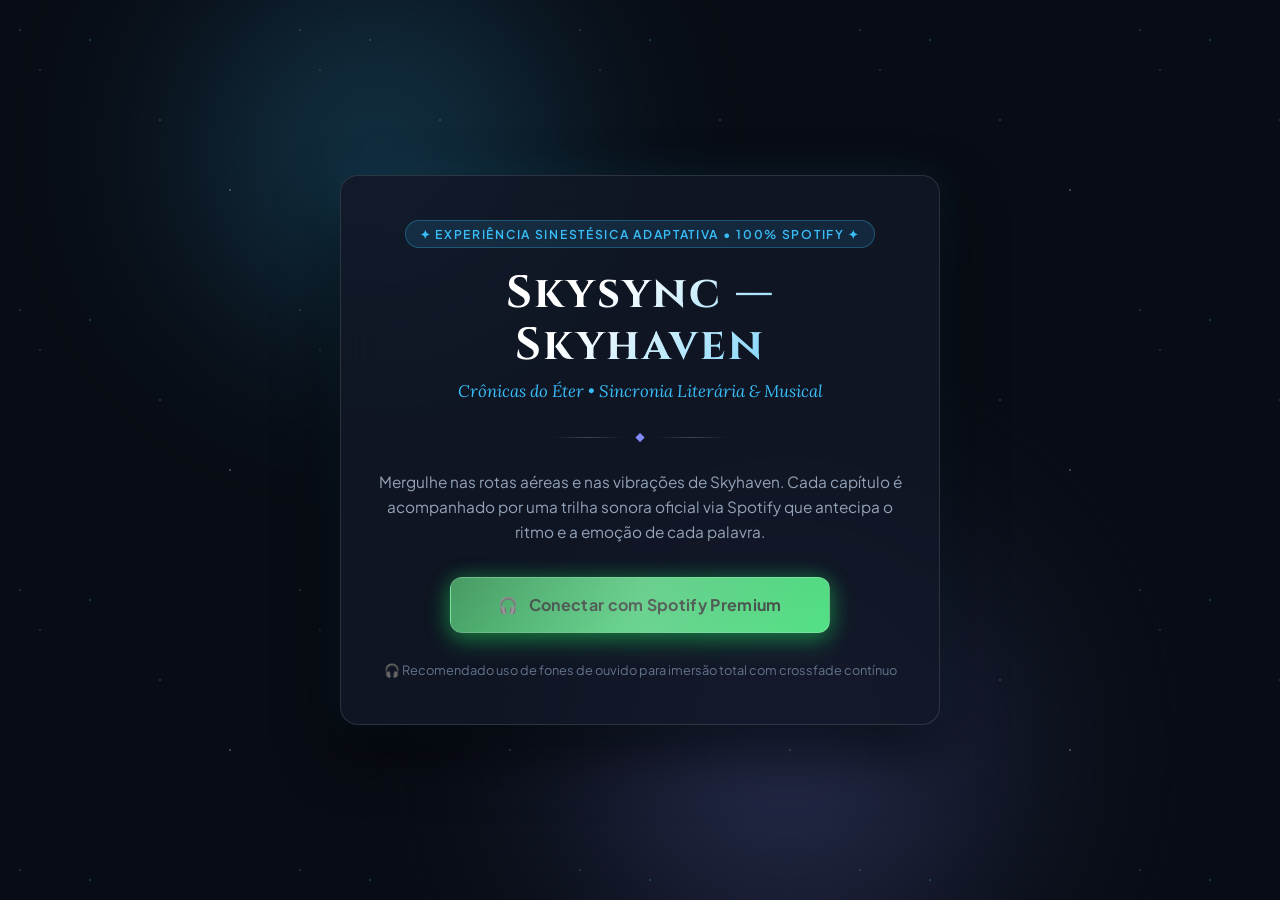
==== commit 72550ab0: "feat: implement docx parser and backend setup for Skyhaven book ingestion and audio triggers" ====
--- a/frontend/index.html
+++ b/frontend/index.html
@@ -3,8 +3,9 @@
 <head>
   <meta charset="UTF-8">
   <meta name="viewport" content="width=device-width, initial-scale=1.0">
-  <title>Skysync — Leitura Imersiva: Skyhaven</title>
-  <meta name="description" content="Skysync: Experiência de leitura imersiva com trilha sonora adaptativa sincronizada por parágrafo para a obra Skyhaven.">
+  <title>Skysync — Leitura Imersiva: Skyhaven (Spotify Edition)</title>
+  <meta name="description" content="Skysync: Experiência de leitura imersiva com trilha sonora adaptativa oficial Spotify sincronizada por parágrafo para a obra Skyhaven.">
+  <meta name="referrer" content="strict-origin-when-cross-origin">
   
   <!-- Preconnect para Google Fonts -->
   <link rel="preconnect" href="https://fonts.googleapis.com">
@@ -14,13 +15,15 @@
   <!-- Estilos do Leitor -->
   <link rel="stylesheet" href="/static/css/reader.css">
   <link rel="stylesheet" href="css/reader.css">
+
+  <!-- Spotify Web Playback SDK -->
+  <script src="https://sdk.scdn.co/spotify-player.js"></script>
 </head>
 <body class="has-splash">
 
   <!-- ===================================================================
-       TELA INICIAL / SPLASH SCREEN (Fase 5 - Requisito 1)
-       Impede a entrada abrupta no texto, gerencia 'Continuar Leitura' e
-       destrava a política de autoplay do navegador com um clique imersivo.
+       TELA INICIAL / SPLASH SCREEN (Fase 13: Implantação Oficial Spotify)
+       Portão único de entrada via Spotify Premium e liberação de áudio.
        =================================================================== -->
   <section class="splash-screen" id="splash-screen" aria-label="Tela Inicial de Apresentação">
     <div class="splash-backdrop">
@@ -30,7 +33,7 @@
     </div>
     
     <div class="splash-card">
-      <div class="splash-badge">✦ Experiência Sinestésica Adaptativa ✦</div>
+      <div class="splash-badge">✦ Experiência Sinestésica Adaptativa • 100% Spotify ✦</div>
       <h1 class="splash-title">Skysync — Skyhaven</h1>
       <p class="splash-subtitle">Crônicas do Éter • Sincronia Literária & Musical</p>
 
@@ -39,22 +42,26 @@
       </div>
 
       <p class="splash-description">
-        Mergulhe nas rotas aéreas e nas vibrações de Skyhaven. Cada capítulo é acompanhado por uma trilha sonora que antecipa o ritmo e a emoção de cada palavra.
+        Mergulhe nas rotas aéreas e nas vibrações de Skyhaven. Cada capítulo é acompanhado por uma trilha sonora oficial via Spotify que antecipa o ritmo e a emoção de cada palavra.
       </p>
 
-      <!-- Botões de Ação da Splash Screen -->
-      <div class="splash-actions">
-        <!-- Botão Continuar Leitura (Em destaque quando há progresso salvo) -->
-        <button class="splash-btn splash-btn-primary" id="btn-continue-reading" style="display: none;">
-          <span class="btn-icon">⚡</span>
-          <span class="btn-text" id="btn-continue-reading-text">Continuar Leitura (Capítulo 1)</span>
+      <!-- Mensagem de Status/Erro da Autenticação (se houver) -->
+      <div class="splash-auth-notice" id="splash-auth-notice" style="display: none;"></div>
+
+      <!-- Botões de Ação da Splash Screen (Fase 13) -->
+      <div class="splash-actions" id="splash-actions">
+        <!-- Botão Único de Entrada Inicial: Conectar com Spotify Premium -->
+        <a href="/api/v1/auth/login" class="splash-btn splash-btn-spotify" id="btn-spotify-login">
+          <span class="btn-icon">🎧</span>
+          <span class="btn-text">Conectar com Spotify Premium</span>
           <span class="btn-glow"></span>
-        </button>
-
-        <!-- Botão Iniciar Leitura (Do zero) -->
-        <button class="splash-btn splash-btn-secondary" id="btn-start-reading">
-          <span class="btn-icon">📖</span>
-          <span class="btn-text">Iniciar Leitura</span>
+        </a>
+
+        <!-- Botão Iniciar/Continuar Leitura (Revelado após autenticação com token) -->
+        <button class="splash-btn splash-btn-primary" id="btn-enter-reading" style="display: none;">
+          <span class="btn-icon">▶</span>
+          <span class="btn-text" id="btn-enter-reading-text">Iniciar/Continuar Leitura</span>
+          <span class="btn-glow"></span>
         </button>
       </div>
 
@@ -113,7 +120,7 @@
       <button class="btn-control btn-icon-only" id="btn-close-drawer" title="Fechar menu">✕</button>
     </div>
 
-    <!-- Abas Superiores do Índice (Requisito 4) -->
+    <!-- Abas Superiores do Índice -->
     <div class="drawer-tabs" role="tablist">
       <button class="drawer-tab-btn" id="drawer-tab-btn-preface" role="tab" aria-selected="false" data-tab="preface">
         <span>📜</span>
@@ -163,7 +170,7 @@
       Iniciando leitura imersiva...
     </div>
 
-    <!-- Dock do Dual Player -->
+    <!-- Dock do Spotify Player -->
     <div class="player-hud-dock" id="player-hud-dock">
       <!-- Botão Play/Pause Global -->
       <button class="btn-player-toggle" id="btn-player-play" title="Reproduzir/Pausar Trilha">
@@ -198,25 +205,16 @@
         >
       </div>
 
-      <!-- Seletor do Provedor (Dual Player) -->
-      <div class="player-provider-wrapper">
-        <select id="player-provider-select" class="provider-select" title="Alternar Provedor de Áudio">
-          <option value="youtube">YouTube (Free)</option>
-          <option value="spotify">Spotify (Embed)</option>
-        </select>
+      <!-- Indicador Spotify Premium Oficial (Fase 13) -->
+      <div class="player-spotify-indicator" title="Skysync: 100% Exclusivo Spotify Web Playback SDK">
+        <span class="spotify-indicator-dot"></span>
+        <span class="spotify-indicator-text">Spotify SDK</span>
       </div>
     </div>
   </footer>
 
-  <!-- Contêineres Ocultos dos Reprodutores Iframe (Dual-Deck YouTube + Spotify) -->
-  <div id="youtube-player-deck-a" class="hidden-player-frame"></div>
-  <div id="youtube-player-deck-b" class="hidden-player-frame"></div>
-  <div id="youtube-player-frame" class="hidden-player-frame"></div>
-  <div id="spotify-player-frame" class="hidden-player-frame"></div>
-
-  <!-- Scripts do Skysync -->
+  <!-- Scripts do Skysync (Fase 13: 100% Exclusivo Spotify) -->
   <script src="/js/reader.js" defer></script>
-  <script src="/js/player/youtube-adapter.js" defer></script>
   <script src="/js/player/spotify-adapter.js" defer></script>
   <script src="/js/player/player-manager.js" defer></script>
   <script src="/js/main.js" defer></script>
--- a/frontend/css/reader.css
+++ b/frontend/css/reader.css
@@ -899,15 +899,16 @@
   color: var(--text-primary);
 }
 
-/* Contêineres ocultos para iframes de áudio */
+/* Contêineres invisíveis em viewport para iframes de áudio (evita throttling/bloqueio do Chrome e YouTube) */
 .hidden-player-frame {
-  position: absolute;
-  width: 1px;
-  height: 1px;
-  left: -9999px;
-  top: -9999px;
+  position: fixed;
+  bottom: 0;
+  right: 0;
+  width: 200px;
+  height: 200px;
   opacity: 0.001;
   pointer-events: none;
+  z-index: -999;
   overflow: hidden;
 }
 
@@ -1318,4 +1319,91 @@
   color: var(--text-primary);
 }
 
-
+/* =====================================================================
+   Fase 13: Estilos 100% Exclusivo Spotify
+   ===================================================================== */
+
+/* Botão Oficial: Conectar com Spotify Premium */
+.splash-btn-spotify {
+  background: linear-gradient(135deg, #107c35 0%, #1db954 50%, #1ed760 100%);
+  color: #05140b;
+  font-weight: 700;
+  border: 1px solid rgba(255, 255, 255, 0.4);
+  box-shadow: 0 8px 24px rgba(29, 185, 84, 0.45), 0 0 20px rgba(30, 215, 96, 0.3);
+  text-decoration: none;
+}
+
+.splash-btn-spotify:hover {
+  transform: translateY(-2px);
+  box-shadow: 0 12px 32px rgba(29, 185, 84, 0.65), 0 0 30px rgba(30, 215, 96, 0.5);
+  filter: brightness(1.12);
+  color: #000000;
+}
+
+.splash-btn-spotify:active {
+  transform: translateY(0);
+}
+
+.splash-btn-spotify .btn-glow {
+  position: absolute;
+  inset: -100%;
+  background: linear-gradient(90deg, transparent, rgba(255, 255, 255, 0.35), transparent);
+  animation: shineGlow 2.5s infinite;
+}
+
+/* Notificação de Status / Erro na Splash Screen */
+.splash-auth-notice {
+  margin-bottom: 18px;
+  padding: 10px 16px;
+  border-radius: var(--radius-sm);
+  font-size: 0.86rem;
+  line-height: 1.4;
+  text-align: center;
+  max-width: 420px;
+}
+
+.splash-auth-notice.error {
+  background: rgba(239, 68, 68, 0.15);
+  border: 1px solid rgba(239, 68, 68, 0.35);
+  color: #fca5a5;
+}
+
+.splash-auth-notice.success {
+  background: rgba(34, 197, 94, 0.15);
+  border: 1px solid rgba(34, 197, 94, 0.35);
+  color: #86efac;
+}
+
+/* Indicador Spotify no HUD Inferior */
+.player-spotify-indicator {
+  display: flex;
+  align-items: center;
+  gap: 8px;
+  background: rgba(29, 185, 84, 0.1);
+  border: 1px solid rgba(29, 185, 84, 0.3);
+  padding: 6px 12px;
+  border-radius: 999px;
+  font-family: var(--font-sans);
+  font-size: 0.76rem;
+  font-weight: 600;
+  color: #1ed760;
+  letter-spacing: 0.04em;
+  user-select: none;
+}
+
+.spotify-indicator-dot {
+  width: 7px;
+  height: 7px;
+  background-color: #1ed760;
+  border-radius: 50%;
+  box-shadow: 0 0 8px #1ed760;
+  animation: pulseDot 2s infinite ease-in-out;
+}
+
+@keyframes pulseDot {
+  0%, 100% { opacity: 1; transform: scale(1); }
+  50% { opacity: 0.5; transform: scale(0.85); }
+}
+
+
+
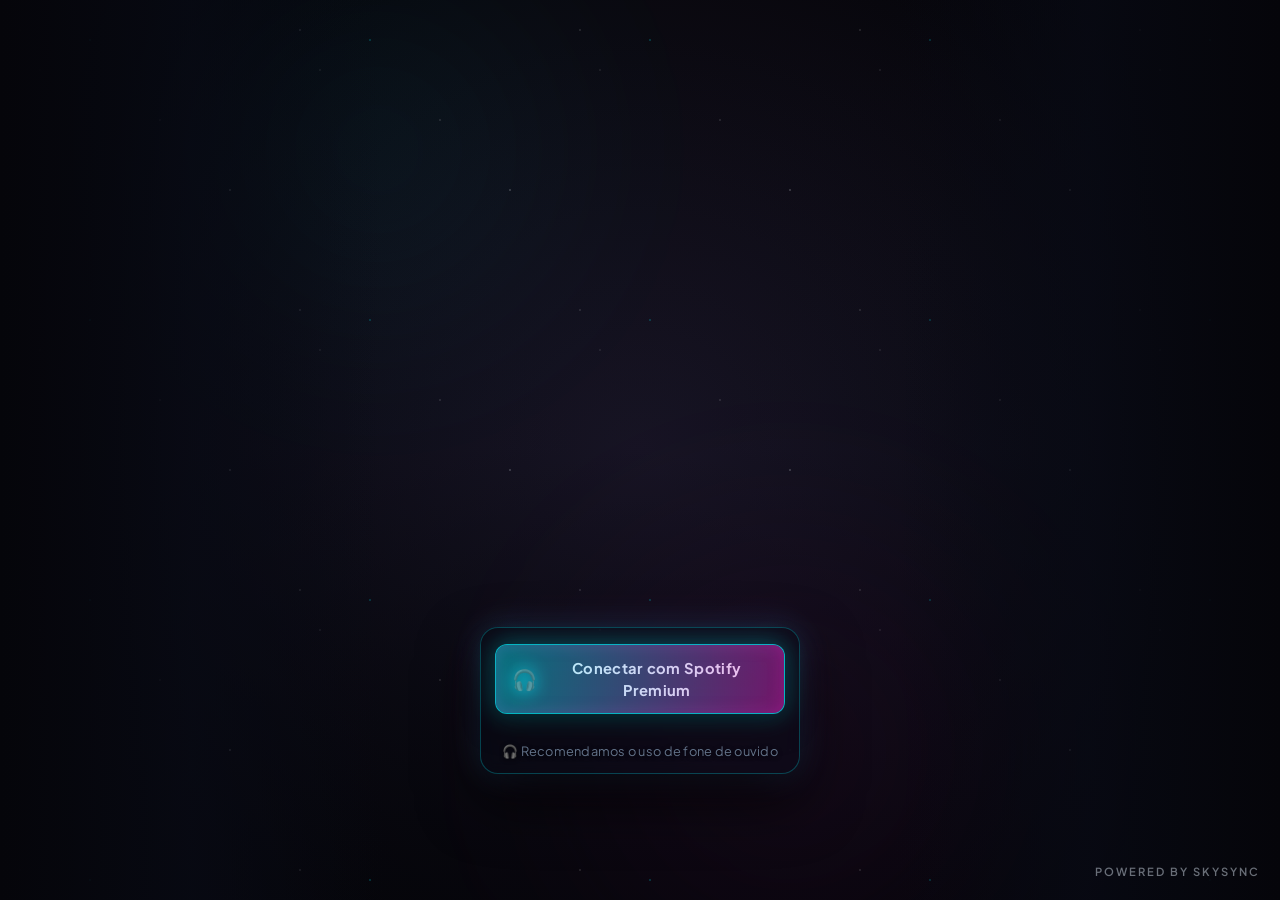
==== commit 3cea97fe: "feat: add initial frontend implementation for Skyhaven immersive book reader with Spotify integratio" ====
--- a/frontend/index.html
+++ b/frontend/index.html
@@ -2,7 +2,7 @@
 <html lang="pt-BR">
 <head>
   <meta charset="UTF-8">
-  <meta name="viewport" content="width=device-width, initial-scale=1.0">
+  <meta name="viewport" content="width=device-width, initial-scale=1.0, maximum-scale=1.0, user-scalable=no, viewport-fit=cover">
   <title>Skysync — Leitura Imersiva: Skyhaven (Spotify Edition)</title>
   <meta name="description" content="Skysync: Experiência de leitura imersiva com trilha sonora adaptativa oficial Spotify sincronizada por parágrafo para a obra Skyhaven.">
   <meta name="referrer" content="strict-origin-when-cross-origin">
@@ -13,8 +13,9 @@
   <link href="https://fonts.googleapis.com/css2?family=Cinzel:wght@500;700;900&family=Lora:ital,wght@0,400;0,500;0,600;1,400;1,500&family=Plus+Jakarta+Sans:wght@400;500;600;700&display=swap" rel="stylesheet">
 
   <!-- Estilos do Leitor -->
-  <link rel="stylesheet" href="/static/css/reader.css">
-  <link rel="stylesheet" href="css/reader.css">
+  <link rel="stylesheet" href="/static/css/reader.css?v=fase24.3">
+  <link rel="stylesheet" href="css/reader.css?v=fase24.3">
+  <link rel="stylesheet" href="css/style.css?v=fase24.3">
 
   <!-- Spotify Web Playback SDK -->
   <script src="https://sdk.scdn.co/spotify-player.js"></script>
@@ -22,8 +23,8 @@
 <body class="has-splash">
 
   <!-- ===================================================================
-       TELA INICIAL / SPLASH SCREEN (Fase 13: Implantação Oficial Spotify)
-       Portão único de entrada via Spotify Premium e liberação de áudio.
+       TELA INICIAL / SPLASH SCREEN (Fase 24: Redesign com Arte Oficial)
+       Plano de fundo com a arte oficial de Skyhaven e estética Cyberpunk Glassmorphism.
        =================================================================== -->
   <section class="splash-screen" id="splash-screen" aria-label="Tela Inicial de Apresentação">
     <div class="splash-backdrop">
@@ -33,22 +34,10 @@
     </div>
     
     <div class="splash-card">
-      <div class="splash-badge">✦ Experiência Sinestésica Adaptativa • 100% Spotify ✦</div>
-      <h1 class="splash-title">Skysync — Skyhaven</h1>
-      <p class="splash-subtitle">Crônicas do Éter • Sincronia Literária & Musical</p>
-
-      <div class="splash-divider">
-        <span class="splash-diamond">◆</span>
-      </div>
-
-      <p class="splash-description">
-        Mergulhe nas rotas aéreas e nas vibrações de Skyhaven. Cada capítulo é acompanhado por uma trilha sonora oficial via Spotify que antecipa o ritmo e a emoção de cada palavra.
-      </p>
-
       <!-- Mensagem de Status/Erro da Autenticação (se houver) -->
       <div class="splash-auth-notice" id="splash-auth-notice" style="display: none;"></div>
 
-      <!-- Botões de Ação da Splash Screen (Fase 13) -->
+      <!-- Botões de Ação da Splash Screen (Fase 24) -->
       <div class="splash-actions" id="splash-actions">
         <!-- Botão Único de Entrada Inicial: Conectar com Spotify Premium -->
         <a href="/api/v1/auth/login" class="splash-btn splash-btn-spotify" id="btn-spotify-login">
@@ -57,18 +46,27 @@
           <span class="btn-glow"></span>
         </a>
 
-        <!-- Botão Iniciar/Continuar Leitura (Revelado após autenticação com token) -->
+        <!-- Botão Retomar Leitura / Iniciar Leitura -->
         <button class="splash-btn splash-btn-primary" id="btn-enter-reading" style="display: none;">
           <span class="btn-icon">▶</span>
-          <span class="btn-text" id="btn-enter-reading-text">Iniciar/Continuar Leitura</span>
+          <span class="btn-text" id="btn-enter-reading-text">Retomar Leitura</span>
           <span class="btn-glow"></span>
         </button>
-      </div>
-
-      <div class="splash-footer-note">
-        <span>🎧 Recomendado uso de fones de ouvido para imersão total com crossfade contínuo</span>
-      </div>
-    </div>
+
+        <!-- Botão Reiniciar Leitura (Reset) -->
+        <button class="splash-btn splash-btn-secondary splash-btn-reset" id="btn-reset-reading" style="display: none;">
+          <span class="btn-icon">↺</span>
+          <span class="btn-text" id="btn-reset-reading-text">Reiniciar Leitura</span>
+        </button>
+      </div>
+
+      <div class="splash-footer-note" id="splash-footer-note">
+        <span>🎧 Recomendamos o uso de fone de ouvido</span>
+      </div>
+    </div>
+
+    <!-- Assinatura Tecnológica Discreta (Fase 24) -->
+    <div class="splash-signature" aria-hidden="true">POWERED BY SKYSYNC</div>
   </section>
 
   <!-- Barra de Progresso de Leitura Superior -->
@@ -79,11 +77,13 @@
   <!-- Header / HUD de Navegação Superior -->
   <header class="app-header">
     <div class="brand-section">
-      <a href="/" class="brand-logo" id="brand-logo" title="Skysync">
+      <a href="/" class="brand-logo" id="brand-logo" title="Skyhaven — Powered by Skysync">
         <span class="brand-logo-icon">🌌</span>
-        <span>SKYSYNC</span>
+        <div class="brand-titles">
+          <span class="brand-title-primary">Skyhaven</span>
+          <span class="brand-title-secondary">powered by <span class="brand-name">Skysync</span></span>
+        </div>
       </a>
-      <span class="book-tag">Skyhaven</span>
     </div>
 
     <div class="header-chapter-title" id="header-chapter-title">
@@ -204,19 +204,43 @@
           title="Volume da Trilha"
         >
       </div>
-
-      <!-- Indicador Spotify Premium Oficial (Fase 13) -->
-      <div class="player-spotify-indicator" title="Skysync: 100% Exclusivo Spotify Web Playback SDK">
-        <span class="spotify-indicator-dot"></span>
-        <span class="spotify-indicator-text">Spotify SDK</span>
-      </div>
     </div>
   </footer>
 
-  <!-- Scripts do Skysync (Fase 13: 100% Exclusivo Spotify) -->
-  <script src="/js/reader.js" defer></script>
-  <script src="/js/player/spotify-adapter.js" defer></script>
-  <script src="/js/player/player-manager.js" defer></script>
-  <script src="/js/main.js" defer></script>
+  <!-- Modal de Confirmação para Reiniciar Leitura -->
+  <div class="skysync-modal-backdrop" id="modal-reset-confirm" style="display: none;">
+    <div class="skysync-modal-card">
+      <div class="skysync-modal-icon">↺</div>
+      <h3 class="skysync-modal-title">Reiniciar Leitura?</h3>
+      <p class="skysync-modal-desc">
+        O seu progresso salvo será redefinido e você começará novamente a partir do início do livro. Deseja continuar?
+      </p>
+      <div class="skysync-modal-actions">
+        <button type="button" class="skysync-modal-btn skysync-modal-btn-cancel" id="btn-modal-cancel">Cancelar</button>
+        <button type="button" class="skysync-modal-btn skysync-modal-btn-confirm" id="btn-modal-confirm">Sim, Reiniciar</button>
+      </div>
+    </div>
+  </div>
+
+  <!-- Modal de Alerta de Autenticação / Sessão Expirada (Fase 18) -->
+  <div class="skysync-modal-backdrop" id="modal-auth-alert" style="display: none;">
+    <div class="skysync-modal-card">
+      <div class="skysync-modal-icon">🔒</div>
+      <h3 class="skysync-modal-title" id="modal-auth-title">Sessão Spotify Expirada</h3>
+      <p class="skysync-modal-desc" id="modal-auth-desc">
+        Sua sessão do Spotify expirou ou necessita de reconexão. Conecte novamente sua conta Spotify Premium para continuar a sincronização musical.
+      </p>
+      <div class="skysync-modal-actions">
+        <button type="button" class="skysync-modal-btn skysync-modal-btn-cancel" id="btn-modal-auth-dismiss">Continuar Lendo sem Áudio</button>
+        <a href="/api/v1/auth/login" class="skysync-modal-btn skysync-modal-btn-confirm" id="btn-modal-auth-reconnect" style="text-decoration: none;">🎧 Reconectar Spotify</a>
+      </div>
+    </div>
+  </div>
+
+  <!-- Scripts do Skysync (Fase 24.2: Reposicionamento e Compactação do Box) -->
+  <script src="/js/reader.js?v=fase24.2" defer></script>
+  <script src="/js/player/spotify-adapter.js?v=fase24.2" defer></script>
+  <script src="/js/player/player-manager.js?v=fase24.2" defer></script>
+  <script src="/js/main.js?v=fase24.2" defer></script>
 </body>
 </html>
--- a/frontend/css/reader.css
+++ b/frontend/css/reader.css
@@ -91,6 +91,10 @@
 html {
   scroll-behavior: smooth;
   font-size: 16px;
+  width: 100vw;
+  max-width: 100vw;
+  overflow-x: hidden;
+  position: relative;
 }
 
 body {
@@ -99,9 +103,12 @@
   font-family: var(--font-sans);
   line-height: 1.5;
   min-height: 100vh;
-  transition: background-color var(--transition-smooth), color var(--transition-smooth);
+  min-height: 100dvh;
+  width: 100vw;
+  max-width: 100vw;
   overflow-x: hidden;
   position: relative;
+  transition: background-color var(--transition-smooth), color var(--transition-smooth);
 }
 
 /* Barra de progresso de leitura fixa no topo */
@@ -123,7 +130,7 @@
   transition: width 0.15s ease-out;
 }
 
-/* --- CABEÇALHO SUPERIOR (HUD) --- */
+/* --- CABEÇALHO SUPERIOR (HUD - FASE 19: REBRANDING HIERARQUIA VISUAL) --- */
 .app-header {
   position: sticky;
   top: 0;
@@ -148,31 +155,61 @@
 }
 
 .brand-logo {
+  display: flex;
+  align-items: center;
+  gap: 10px;
+  text-decoration: none;
+  transition: opacity var(--transition-fast), transform var(--transition-fast);
+}
+
+.brand-logo:hover {
+  opacity: 0.9;
+  transform: translateY(-1px);
+}
+
+.brand-logo-icon {
+  font-size: 1.55rem;
+  filter: drop-shadow(0 0 10px var(--accent-glow));
+  flex-shrink: 0;
+}
+
+.brand-titles {
+  display: flex;
+  flex-direction: column;
+  justify-content: center;
+  line-height: 1.1;
+}
+
+/* Skyhaven: Texto Principal de Maior Destaque */
+.brand-title-primary {
   font-family: var(--font-display);
-  font-size: 1.25rem;
+  font-size: 1.3rem;
+  font-weight: 800;
+  letter-spacing: 0.12em;
+  color: var(--accent-primary);
+  text-transform: uppercase;
+  text-shadow: 0 0 14px var(--accent-glow);
+}
+
+/* Skysync: Papel Secundário ("powered by Skysync") */
+.brand-title-secondary {
+  font-family: var(--font-sans);
+  font-size: 0.68rem;
+  font-weight: 500;
+  letter-spacing: 0.08em;
+  color: var(--text-muted);
+  text-transform: uppercase;
+  margin-top: 1px;
+}
+
+.brand-title-secondary .brand-name {
+  color: var(--music-accent);
   font-weight: 700;
-  letter-spacing: 0.1em;
-  color: var(--accent-primary);
-  display: flex;
-  align-items: center;
-  gap: 8px;
-  text-decoration: none;
-}
-
-.brand-logo-icon {
-  font-size: 1.4rem;
-  filter: drop-shadow(0 0 8px var(--accent-glow));
+  letter-spacing: 0.08em;
 }
 
 .book-tag {
-  font-size: 0.75rem;
-  text-transform: uppercase;
-  letter-spacing: 0.08em;
-  background: var(--bg-surface-elevated);
-  padding: 3px 8px;
-  border-radius: var(--radius-sm);
-  color: var(--text-secondary);
-  border: 1px solid var(--border-subtle);
+  display: none;
 }
 
 .header-chapter-title {
@@ -312,6 +349,7 @@
   width: 360px;
   max-width: 90vw;
   height: 100vh;
+  height: 100dvh;
   background: var(--bg-surface);
   border-left: 1px solid var(--border-subtle);
   box-shadow: var(--shadow-floating);
@@ -393,29 +431,41 @@
   gap: 12px;
 }
 
-/* --- ÁREA PRINCIPAL DO LEITOR (PAGINAÇÃO ESTILO KINDLE - FASE 7) --- */
+/* --- ÁREA PRINCIPAL DO LEITOR (PAGINAÇÃO ESTILO KINDLE - FASE 22: TRAVA DE VIEWPORT E ANTI-DESLIZAMENTO) --- */
 body:not(.has-splash) {
   height: 100vh;
+  height: 100dvh;
+  width: 100vw;
+  max-width: 100vw;
   overflow: hidden;
-}
-
+  overflow-x: hidden;
+}
+
+#reader-container,
 .reader-container {
   position: relative;
-  width: 100%;
+  width: 100vw;
   max-width: 100vw;
-  height: calc(100vh - 64px - 60px); /* 100vh menos Header (64px) e HUD Inferior (60px) */
+  height: calc(100vh - 64px);
+  height: calc(100dvh - 64px);
   margin: 0 auto;
-  padding: 0;
-  display: flex;
-  align-items: center;
-  justify-content: center;
+  box-sizing: border-box;
+  padding: 0 0 120px 0; /* Padding de segurança: garante que a última linha de texto termine ANTES do player fixo */
+  display: flex;
+  flex-direction: column;
+  align-items: center;
+  justify-content: flex-start;
   overflow: hidden;
+  overflow-x: hidden;
   user-select: text;
+  touch-action: pan-y pinch-zoom;
 }
 
 #reader-content {
   width: 100%;
   height: 100%;
+  flex: 1;
+  min-height: 0;
   display: flex;
   flex-direction: column;
   align-items: center;
@@ -428,7 +478,7 @@
 .page-click-zone {
   position: fixed;
   top: 64px;
-  bottom: 60px;
+  bottom: 110px;
   width: clamp(50px, 16vw, 190px);
   display: flex;
   align-items: center;
@@ -489,10 +539,10 @@
   box-shadow: 0 0 16px var(--accent-glow);
 }
 
-/* Viewport da Página Atual */
+/* Viewport da Página Atual (Fase 22: Encaixe em 100vw e paginação com transform: translateX) */
 .reader-page-viewport {
   width: 100%;
-  max-width: var(--reader-max-width);
+  max-width: min(var(--reader-max-width), 100vw);
   height: 100%;
   max-height: 100%;
   margin: 0 auto;
@@ -503,7 +553,17 @@
   box-sizing: border-box;
   position: relative;
   z-index: 10;
+  overflow-x: hidden;
+  column-width: auto;
   animation: kindlePageIn 0.22s cubic-bezier(0.16, 1, 0.3, 1);
+}
+
+.reader-page-viewport.turn-next {
+  animation: pageSlideNext 0.22s cubic-bezier(0.16, 1, 0.3, 1);
+}
+
+.reader-page-viewport.turn-prev {
+  animation: pageSlidePrev 0.22s cubic-bezier(0.16, 1, 0.3, 1);
 }
 
 @keyframes kindlePageIn {
@@ -514,6 +574,28 @@
   to {
     opacity: 1;
     transform: translateY(0);
+  }
+}
+
+@keyframes pageSlideNext {
+  from {
+    opacity: 0.25;
+    transform: translateX(20px);
+  }
+  to {
+    opacity: 1;
+    transform: translateX(0);
+  }
+}
+
+@keyframes pageSlidePrev {
+  from {
+    opacity: 0.25;
+    transform: translateX(-20px);
+  }
+  to {
+    opacity: 1;
+    transform: translateX(0);
   }
 }
 
@@ -619,29 +701,9 @@
   margin: 0;
 }
 
-/* Badge de Gatilho Musical associado ao parágrafo */
+/* Badge de Gatilho Musical (Fase 19: Oculto para 100% fidelidade ao manuscrito original) */
 .music-trigger-badge {
-  display: inline-flex;
-  align-items: center;
-  gap: 8px;
-  font-family: var(--font-sans);
-  font-size: 0.78rem;
-  font-weight: 600;
-  color: var(--music-accent);
-  background: var(--music-glow);
-  border: 1px solid rgba(52, 211, 153, 0.3);
-  padding: 4px 12px;
-  border-radius: 999px;
-  margin-bottom: 8px;
-  cursor: pointer;
-  user-select: none;
-  transition: all var(--transition-fast);
-}
-
-.music-trigger-badge:hover {
-  transform: translateY(-1px);
-  border-color: var(--music-accent);
-  box-shadow: 0 0 10px var(--music-glow);
+  display: none !important;
 }
 
 .music-badge-pulse {
@@ -912,7 +974,7 @@
   overflow: hidden;
 }
 
-/* Responsividade */
+/* Responsividade (Fase 19: Safari/iOS & Brave Mobile Optimization) */
 @media (max-width: 768px) {
   .app-header {
     padding: 0 16px;
@@ -920,17 +982,50 @@
   .header-chapter-title {
     display: none;
   }
+  .brand-logo-icon {
+    font-size: 1.35rem;
+  }
+  .brand-title-primary {
+    font-size: 1.15rem;
+    letter-spacing: 0.1em;
+  }
+  .brand-title-secondary {
+    font-size: 0.62rem;
+  }
+  #reader-container,
+  .reader-container {
+    width: 100vw;
+    max-width: 100vw;
+    overflow-x: hidden;
+    height: calc(100vh - 64px);
+    height: calc(100dvh - 64px);
+    padding-bottom: 120px; /* Padding de segurança: garante que a última linha termine ANTES do player */
+    padding-bottom: max(120px, calc(100px + env(safe-area-inset-bottom, 0px)));
+  }
+  .reader-page-viewport {
+    width: 100%;
+    max-width: 100vw;
+    box-sizing: border-box;
+    overflow-x: hidden;
+    column-width: auto;
+    padding: 16px 20px 10px;
+  }
+  .page-click-zone {
+    bottom: 120px;
+  }
   .book-hero-title {
     font-size: 2.2rem;
   }
   .reading-block {
-    padding: 8px 10px;
+    padding: 6px 8px;
     font-size: 1.15rem;
+    margin-bottom: 1rem;
   }
   .reader-bottom-hud {
     flex-direction: column;
-    gap: 12px;
+    gap: 10px;
     padding: 10px 16px;
+    padding-bottom: max(10px, env(safe-area-inset-bottom, 0px));
   }
   .player-hud-dock {
     width: 100%;
@@ -938,7 +1033,7 @@
     gap: 8px;
   }
   .player-track-meta {
-    max-width: 130px;
+    max-width: 180px;
   }
   .player-volume-control {
     display: none; /* Oculta slider no mobile para economizar espaço */
@@ -946,7 +1041,8 @@
 }
 
 /* ===================================================================
-   FASE 5: TELA INICIAL (SPLASH SCREEN) & CONTINUAR LEITURA
+   FASE 24: TELA INICIAL (SPLASH SCREEN) - REDESIGN COM ARTE OFICIAL
+   Plano de fundo com a arte oficial de Skyhaven e estética Cyberpunk Glassmorphism.
    =================================================================== */
 
 .splash-screen {
@@ -954,10 +1050,18 @@
   inset: 0;
   z-index: 2000;
   display: flex;
-  align-items: center;
-  justify-content: center;
-  padding: 24px;
-  background: #080c14;
+  flex-direction: column;
+  align-items: center;
+  justify-content: flex-end;
+  padding: 20px 16px;
+  padding-bottom: max(110px, 14vh);
+  background-color: #080c14;
+  background-image: 
+    linear-gradient(to bottom, rgba(0, 0, 0, 0.18) 0%, rgba(10, 15, 30, 0.45) 50%, rgba(8, 10, 20, 0.88) 100%),
+    url('/assets/skyhaven_cover.png');
+  background-size: cover;
+  background-position: center center;
+  background-repeat: no-repeat;
   overflow: hidden;
   transition: opacity 0.65s cubic-bezier(0.16, 1, 0.3, 1),
               visibility 0.65s cubic-bezier(0.16, 1, 0.3, 1),
@@ -971,12 +1075,60 @@
   pointer-events: none;
 }
 
-/* Fundo cósmico com nébula suave */
+/* Requisito 4 (Fase 24.1): Degradê Lateral Elegante Exclusivo para Desktop */
+.splash-screen::before {
+  content: "";
+  position: absolute;
+  inset: 0;
+  pointer-events: none;
+  z-index: 2;
+  display: none;
+  background: linear-gradient(
+    to right,
+    #05050a 0%,
+    rgba(8, 10, 20, 0.75) 15%,
+    rgba(8, 10, 20, 0) 30%,
+    rgba(8, 10, 20, 0) 70%,
+    rgba(8, 10, 20, 0.75) 85%,
+    #05050a 100%
+  );
+}
+
+/* ===================================================================
+   FASE 24.3: AJUSTE DE BACKGROUND DESKTOP (SPLASH SCREEN)
+   1. Redimensionamento: background-size: contain; (arte 100% visível, sem cortes).
+   2. Preenchimento Lateral: Degradê radial (#1A1525 -> #05050A) e background-color (#05050A).
+   3. Preservação Absoluta do Mobile: mobile continua estritamente com background-size: cover;.
+   =================================================================== */
+@media (min-width: 1024px) {
+  body.has-splash {
+    background: radial-gradient(circle at center, #1A1525 0%, #05050A 80%);
+    background-color: #05050A;
+  }
+
+  .splash-screen {
+    background-color: #05050A;
+    background-image: 
+      linear-gradient(to bottom, rgba(0, 0, 0, 0.12) 0%, rgba(10, 15, 30, 0.2) 50%, rgba(5, 5, 10, 0.85) 100%),
+      url('/assets/skyhaven_cover.png'),
+      radial-gradient(circle at center, #1A1525 0%, #05050A 80%);
+    background-size: contain;
+    background-position: center;
+    background-repeat: no-repeat;
+  }
+
+  .splash-screen::before {
+    display: block;
+  }
+}
+
+/* Fundo cósmico com nébula suave e overlay atmosférico */
 .splash-backdrop {
   position: absolute;
   inset: 0;
   pointer-events: none;
   overflow: hidden;
+  z-index: 1;
 }
 
 .splash-nebula {
@@ -992,7 +1144,7 @@
   height: 500px;
   top: -100px;
   left: 10%;
-  background: radial-gradient(circle, #38bdf8 0%, rgba(56, 189, 248, 0) 70%);
+  background: radial-gradient(circle, rgba(0, 242, 254, 0.22) 0%, rgba(0, 242, 254, 0) 70%);
 }
 
 .splash-nebula-2 {
@@ -1000,7 +1152,7 @@
   height: 600px;
   bottom: -150px;
   right: 15%;
-  background: radial-gradient(circle, #818cf8 0%, rgba(129, 140, 248, 0) 70%);
+  background: radial-gradient(circle, rgba(224, 36, 195, 0.22) 0%, rgba(224, 36, 195, 0) 70%);
   animation-duration: 22s;
 }
 
@@ -1015,35 +1167,38 @@
   background-image: 
     radial-gradient(1px 1px at 20px 30px, #ffffff, rgba(0,0,0,0)),
     radial-gradient(1px 1px at 40px 70px, rgba(255,255,255,0.7), rgba(0,0,0,0)),
-    radial-gradient(1.5px 1.5px at 90px 40px, #38bdf8, rgba(0,0,0,0)),
+    radial-gradient(1.5px 1.5px at 90px 40px, #00f2fe, rgba(0,0,0,0)),
     radial-gradient(1px 1px at 160px 120px, #ffffff, rgba(0,0,0,0)),
     radial-gradient(1.5px 1.5px at 230px 190px, #e2e8f0, rgba(0,0,0,0));
   background-repeat: repeat;
   background-size: 280px 280px;
-  opacity: 0.45;
-}
-
-/* Card central elegante */
-.splash-card {
+  opacity: 0.35;
+}
+
+/* Card central compacto e translúcido (Fase 24.2: Compactação + Terço Inferior) */
+.splash-card,
+.splash-box {
   position: relative;
   z-index: 10;
-  max-width: 600px;
-  width: 100%;
-  background: rgba(18, 24, 38, 0.82);
-  backdrop-filter: blur(20px);
-  -webkit-backdrop-filter: blur(20px);
-  border: 1px solid rgba(255, 255, 255, 0.12);
-  border-radius: var(--radius-lg);
-  padding: 44px 36px;
+  width: 85%;
+  max-width: 320px;
+  background: rgba(10, 14, 26, 0.35);
+  backdrop-filter: blur(8px);
+  -webkit-backdrop-filter: blur(8px);
+  border: 1px solid rgba(0, 242, 254, 0.25);
+  border-radius: var(--radius-lg, 16px);
+  padding: 16px 14px 12px 14px;
   text-align: center;
-  box-shadow: 0 25px 60px rgba(0, 0, 0, 0.65), 0 0 40px rgba(56, 189, 248, 0.12);
+  box-shadow: 0 25px 60px rgba(0, 0, 0, 0.75), 
+              0 0 30px rgba(0, 242, 254, 0.16),
+              0 0 45px rgba(224, 36, 195, 0.12);
   animation: splashFadeIn 0.8s cubic-bezier(0.16, 1, 0.3, 1) forwards;
 }
 
 @keyframes splashFadeIn {
   from {
     opacity: 0;
-    transform: translateY(24px) scale(0.96);
+    transform: translateY(20px) scale(0.97);
   }
   to {
     opacity: 1;
@@ -1051,77 +1206,36 @@
   }
 }
 
-.splash-badge {
-  display: inline-block;
-  padding: 4px 14px;
-  background: rgba(56, 189, 248, 0.12);
-  border: 1px solid rgba(56, 189, 248, 0.3);
-  color: var(--accent-primary);
+/* Mensagens de Notificação/Status */
+.splash-auth-notice {
   font-family: var(--font-sans);
-  font-size: 0.76rem;
-  font-weight: 600;
-  letter-spacing: 0.14em;
-  text-transform: uppercase;
-  border-radius: 999px;
-  margin-bottom: 20px;
-}
-
-.splash-title {
-  font-family: var(--font-display);
-  font-size: clamp(2rem, 5vw, 2.8rem);
-  font-weight: 700;
-  letter-spacing: 0.05em;
-  color: #f8fafc;
-  line-height: 1.15;
-  margin-bottom: 8px;
-  background: linear-gradient(135deg, #ffffff 40%, var(--accent-primary) 100%);
-  -webkit-background-clip: text;
-  -webkit-text-fill-color: transparent;
-}
-
-.splash-subtitle {
-  font-family: var(--font-serif);
-  font-size: 1.05rem;
-  color: var(--accent-primary);
-  font-style: italic;
-  margin-bottom: 24px;
-}
-
-.splash-divider {
-  display: flex;
-  align-items: center;
-  justify-content: center;
-  margin: 18px 0 22px 0;
-}
-
-.splash-divider::before,
-.splash-divider::after {
-  content: "";
-  height: 1px;
-  width: 70px;
-  background: linear-gradient(90deg, transparent, rgba(255, 255, 255, 0.2), transparent);
-}
-
-.splash-diamond {
-  color: var(--accent-secondary);
-  font-size: 0.75rem;
-  margin: 0 12px;
-}
-
-.splash-description {
-  font-family: var(--font-sans);
-  font-size: 0.96rem;
-  color: var(--text-secondary);
-  line-height: 1.65;
-  margin-bottom: 32px;
+  font-size: 0.84rem;
+  line-height: 1.35;
+  padding: 8px 12px;
+  border-radius: var(--radius-md, 10px);
+  margin-bottom: 10px;
+  text-align: center;
+}
+
+.splash-auth-notice.success {
+  background: rgba(16, 185, 129, 0.15);
+  border: 1px solid rgba(16, 185, 129, 0.4);
+  color: #6ee7b7;
+}
+
+.splash-auth-notice.error {
+  background: rgba(239, 68, 68, 0.15);
+  border: 1px solid rgba(239, 68, 68, 0.4);
+  color: #fca5a5;
 }
 
 /* Botões da Splash Screen */
 .splash-actions {
   display: flex;
   flex-direction: column;
-  gap: 14px;
-  align-items: center;
+  gap: 10px;
+  align-items: center;
+  width: 100%;
 }
 
 .splash-btn {
@@ -1129,33 +1243,78 @@
   display: inline-flex;
   align-items: center;
   justify-content: center;
-  gap: 10px;
+  gap: 8px;
   width: 100%;
-  max-width: 380px;
-  padding: 15px 24px;
-  border-radius: var(--radius-md);
+  max-width: 100%;
+  padding: 12px 16px;
+  border-radius: var(--radius-md, 10px);
   font-family: var(--font-sans);
-  font-size: 1rem;
+  font-size: 0.92rem;
   font-weight: 600;
   letter-spacing: 0.02em;
   cursor: pointer;
-  transition: all var(--transition-fast);
+  transition: all 0.35s cubic-bezier(0.16, 1, 0.3, 1);
   text-decoration: none;
   overflow: hidden;
 }
 
-/* Botão em destaque: Continuar Leitura */
+/* Botão Conectar com Spotify Premium (Requisito 2: Cyberpunk Glassmorphism / Neon Azul e Magenta) */
+.splash-btn-spotify {
+  background: linear-gradient(135deg, rgba(0, 242, 254, 0.15) 0%, rgba(224, 36, 195, 0.2) 100%);
+  color: #ffffff !important;
+  border: 1.5px solid rgba(0, 242, 254, 0.7);
+  backdrop-filter: blur(16px);
+  -webkit-backdrop-filter: blur(16px);
+  box-shadow: 0 8px 30px rgba(0, 0, 0, 0.5),
+              0 0 24px rgba(0, 242, 254, 0.4),
+              inset 0 0 16px rgba(224, 36, 195, 0.25);
+  font-weight: 700;
+}
+
+.splash-btn-spotify .btn-icon {
+  font-size: 1.25rem;
+  filter: drop-shadow(0 0 8px #00f2fe);
+}
+
+.splash-btn-spotify:hover {
+  background: linear-gradient(135deg, rgba(0, 242, 254, 0.3) 0%, rgba(224, 36, 195, 0.35) 100%);
+  border-color: #00f2fe;
+  box-shadow: 0 12px 40px rgba(0, 0, 0, 0.7),
+              0 0 36px rgba(0, 242, 254, 0.8),
+              0 0 55px rgba(224, 36, 195, 0.6),
+              inset 0 0 20px rgba(0, 242, 254, 0.4);
+  transform: translateY(-2px) scale(1.02);
+  color: #ffffff !important;
+}
+
+.splash-btn-spotify:active {
+  transform: translateY(0) scale(1);
+}
+
+.splash-btn-spotify .btn-glow {
+  position: absolute;
+  inset: -100%;
+  background: linear-gradient(90deg, transparent, rgba(0, 242, 254, 0.35), rgba(224, 36, 195, 0.35), transparent);
+  animation: shineGlow 3.5s infinite;
+}
+
+/* Botão em destaque: Continuar / Retomar Leitura */
 .splash-btn-primary {
-  background: linear-gradient(135deg, #0284c7 0%, #2563eb 50%, #7c3aed 100%);
+  background: linear-gradient(135deg, #00d2ff 0%, #7928ca 50%, #ff007f 100%);
   color: #ffffff;
-  border: 1px solid rgba(255, 255, 255, 0.25);
-  box-shadow: 0 8px 24px rgba(37, 99, 235, 0.4), 0 0 15px rgba(56, 189, 248, 0.3);
+  border: 1px solid rgba(255, 255, 255, 0.35);
+  box-shadow: 0 8px 30px rgba(121, 40, 202, 0.45), 
+              0 0 25px rgba(0, 242, 254, 0.4);
+  font-size: 0.94rem;
+  font-weight: 700;
 }
 
 .splash-btn-primary:hover {
-  transform: translateY(-2px);
-  box-shadow: 0 12px 30px rgba(37, 99, 235, 0.55), 0 0 25px rgba(56, 189, 248, 0.45);
-  filter: brightness(1.1);
+  transform: translateY(-2px) scale(1.02);
+  box-shadow: 0 12px 38px rgba(121, 40, 202, 0.65), 
+              0 0 35px rgba(0, 242, 254, 0.65), 
+              0 0 50px rgba(255, 0, 127, 0.45);
+  filter: brightness(1.12);
 }
 
 .splash-btn-primary:active {
@@ -1187,6 +1346,173 @@
   border-color: rgba(255, 255, 255, 0.3);
   transform: translateY(-1px);
   color: #ffffff;
+}
+
+/* Botão de Reset na Splash Screen */
+.splash-btn-reset {
+  background: rgba(239, 68, 68, 0.08);
+  color: #fca5a5;
+  border: 1px solid rgba(239, 68, 68, 0.22);
+  font-size: 0.88rem;
+  padding: 10px 16px;
+}
+
+.splash-btn-reset:hover {
+  background: rgba(239, 68, 68, 0.16);
+  border-color: rgba(239, 68, 68, 0.45);
+  color: #fee2e2;
+  transform: translateY(-1px);
+  box-shadow: 0 4px 18px rgba(239, 68, 68, 0.22);
+}
+
+.splash-btn-reset:active {
+  transform: translateY(0);
+}
+
+/* Nota de Fone de Ouvido (Requisito 3) */
+.splash-footer-note {
+  margin-top: 10px;
+  font-family: var(--font-sans);
+  font-size: 0.76rem;
+  color: #cbd5e1;
+  letter-spacing: 0.02em;
+  display: flex;
+  align-items: center;
+  justify-content: center;
+  gap: 6px;
+  text-shadow: 0 1px 4px rgba(0, 0, 0, 0.6);
+}
+
+/* Assinatura do Sistema (Requisito 4: Powered by Skysync) */
+.splash-signature {
+  position: absolute;
+  bottom: max(20px, env(safe-area-inset-bottom, 20px));
+  right: max(20px, env(safe-area-inset-right, 20px));
+  z-index: 25;
+  font-family: var(--font-sans);
+  font-size: 0.7rem;
+  font-weight: 600;
+  letter-spacing: 0.18em;
+  text-transform: uppercase;
+  color: #cbd5e1;
+  opacity: 0.5;
+  pointer-events: none;
+  user-select: none;
+}
+
+/* --- Modal de Confirmação de Reset de Leitura --- */
+.skysync-modal-backdrop {
+  position: fixed;
+  inset: 0;
+  z-index: 10000;
+  background: rgba(4, 7, 14, 0.82);
+  backdrop-filter: blur(8px);
+  display: flex;
+  align-items: center;
+  justify-content: center;
+  padding: 20px;
+  animation: fadeInModal 0.22s ease-out;
+}
+
+@keyframes fadeInModal {
+  from { opacity: 0; }
+  to { opacity: 1; }
+}
+
+.skysync-modal-card {
+  background: linear-gradient(145deg, #161e2e 0%, #0d131f 100%);
+  border: 1px solid rgba(255, 255, 255, 0.14);
+  box-shadow: 0 24px 60px rgba(0, 0, 0, 0.7), 0 0 25px rgba(56, 189, 248, 0.12);
+  border-radius: var(--radius-lg);
+  padding: 32px 28px;
+  max-width: 440px;
+  width: 100%;
+  text-align: center;
+  animation: slideUpModal 0.25s cubic-bezier(0.16, 1, 0.3, 1);
+}
+
+@keyframes slideUpModal {
+  from {
+    transform: translateY(18px) scale(0.96);
+    opacity: 0.7;
+  }
+  to {
+    transform: translateY(0) scale(1);
+    opacity: 1;
+  }
+}
+
+.skysync-modal-icon {
+  display: inline-flex;
+  align-items: center;
+  justify-content: center;
+  width: 52px;
+  height: 52px;
+  border-radius: 50%;
+  background: rgba(239, 68, 68, 0.12);
+  color: #f87171;
+  font-size: 1.6rem;
+  border: 1px solid rgba(239, 68, 68, 0.28);
+  margin-bottom: 18px;
+}
+
+.skysync-modal-title {
+  font-family: var(--font-display);
+  font-size: 1.4rem;
+  font-weight: 700;
+  color: #f8fafc;
+  margin-bottom: 10px;
+  letter-spacing: 0.02em;
+}
+
+.skysync-modal-desc {
+  font-family: var(--font-sans);
+  font-size: 0.94rem;
+  color: var(--text-secondary);
+  line-height: 1.6;
+  margin-bottom: 26px;
+}
+
+.skysync-modal-actions {
+  display: flex;
+  gap: 12px;
+  justify-content: center;
+}
+
+.skysync-modal-btn {
+  flex: 1;
+  padding: 13px 20px;
+  border-radius: var(--radius-md);
+  font-family: var(--font-sans);
+  font-size: 0.95rem;
+  font-weight: 600;
+  cursor: pointer;
+  transition: all var(--transition-fast);
+}
+
+.skysync-modal-btn-cancel {
+  background: rgba(255, 255, 255, 0.08);
+  color: var(--text-primary);
+  border: 1px solid rgba(255, 255, 255, 0.16);
+}
+
+.skysync-modal-btn-cancel:hover {
+  background: rgba(255, 255, 255, 0.15);
+  border-color: rgba(255, 255, 255, 0.3);
+  color: #ffffff;
+}
+
+.skysync-modal-btn-confirm {
+  background: linear-gradient(135deg, #ef4444 0%, #dc2626 100%);
+  color: #ffffff;
+  border: 1px solid rgba(255, 255, 255, 0.22);
+  box-shadow: 0 4px 16px rgba(239, 68, 68, 0.35);
+}
+
+.skysync-modal-btn-confirm:hover {
+  background: linear-gradient(135deg, #f87171 0%, #ef4444 100%);
+  transform: translateY(-1px);
+  box-shadow: 0 6px 22px rgba(239, 68, 68, 0.5);
 }
 
 .splash-footer-note {
@@ -1319,91 +1645,10 @@
   color: var(--text-primary);
 }
 
-/* =====================================================================
-   Fase 13: Estilos 100% Exclusivo Spotify
-   ===================================================================== */
-
-/* Botão Oficial: Conectar com Spotify Premium */
-.splash-btn-spotify {
-  background: linear-gradient(135deg, #107c35 0%, #1db954 50%, #1ed760 100%);
-  color: #05140b;
-  font-weight: 700;
-  border: 1px solid rgba(255, 255, 255, 0.4);
-  box-shadow: 0 8px 24px rgba(29, 185, 84, 0.45), 0 0 20px rgba(30, 215, 96, 0.3);
-  text-decoration: none;
-}
-
-.splash-btn-spotify:hover {
-  transform: translateY(-2px);
-  box-shadow: 0 12px 32px rgba(29, 185, 84, 0.65), 0 0 30px rgba(30, 215, 96, 0.5);
-  filter: brightness(1.12);
-  color: #000000;
-}
-
-.splash-btn-spotify:active {
-  transform: translateY(0);
-}
-
-.splash-btn-spotify .btn-glow {
-  position: absolute;
-  inset: -100%;
-  background: linear-gradient(90deg, transparent, rgba(255, 255, 255, 0.35), transparent);
-  animation: shineGlow 2.5s infinite;
-}
-
-/* Notificação de Status / Erro na Splash Screen */
-.splash-auth-notice {
-  margin-bottom: 18px;
-  padding: 10px 16px;
-  border-radius: var(--radius-sm);
-  font-size: 0.86rem;
-  line-height: 1.4;
-  text-align: center;
-  max-width: 420px;
-}
-
-.splash-auth-notice.error {
-  background: rgba(239, 68, 68, 0.15);
-  border: 1px solid rgba(239, 68, 68, 0.35);
-  color: #fca5a5;
-}
-
-.splash-auth-notice.success {
-  background: rgba(34, 197, 94, 0.15);
-  border: 1px solid rgba(34, 197, 94, 0.35);
-  color: #86efac;
-}
-
-/* Indicador Spotify no HUD Inferior */
+/* Indicador Spotify no HUD Inferior (Fase 19: Oculto para máxima imersão) */
 .player-spotify-indicator {
-  display: flex;
-  align-items: center;
-  gap: 8px;
-  background: rgba(29, 185, 84, 0.1);
-  border: 1px solid rgba(29, 185, 84, 0.3);
-  padding: 6px 12px;
-  border-radius: 999px;
-  font-family: var(--font-sans);
-  font-size: 0.76rem;
-  font-weight: 600;
-  color: #1ed760;
-  letter-spacing: 0.04em;
-  user-select: none;
-}
-
-.spotify-indicator-dot {
-  width: 7px;
-  height: 7px;
-  background-color: #1ed760;
-  border-radius: 50%;
-  box-shadow: 0 0 8px #1ed760;
-  animation: pulseDot 2s infinite ease-in-out;
-}
-
-@keyframes pulseDot {
-  0%, 100% { opacity: 1; transform: scale(1); }
-  50% { opacity: 0.5; transform: scale(0.85); }
-}
-
-
-
+  display: none !important;
+}
+
+
+
--- a/frontend/css/style.css
+++ b/frontend/css/style.css
@@ -0,0 +1,31 @@
+@import "./reader.css";
+
+/* ===================================================================
+   FASE 24.3: AJUSTE DE BACKGROUND DESKTOP (SPLASH SCREEN)
+   1. Redimensionamento da Imagem no Desktop:
+      - background-size: contain;
+      - background-repeat: no-repeat;
+      - background-position: center;
+   2. Preenchimento Lateral em Degradê:
+      - radial-gradient(circle at center, #1A1525 0%, #05050A 80%)
+      - background-color: #05050A;
+   3. Preservação Absoluta do Mobile:
+      - Telas mobile mantêm background-size: cover; (declarado no reader.css).
+   =================================================================== */
+@media (min-width: 1024px) {
+  body.has-splash {
+    background: radial-gradient(circle at center, #1A1525 0%, #05050A 80%);
+    background-color: #05050A;
+  }
+
+  .splash-screen {
+    background-color: #05050A;
+    background-image: 
+      linear-gradient(to bottom, rgba(0, 0, 0, 0.12) 0%, rgba(10, 15, 30, 0.2) 50%, rgba(5, 5, 10, 0.85) 100%),
+      url('/assets/skyhaven_cover.png'),
+      radial-gradient(circle at center, #1A1525 0%, #05050A 80%);
+    background-size: contain;
+    background-position: center;
+    background-repeat: no-repeat;
+  }
+}
